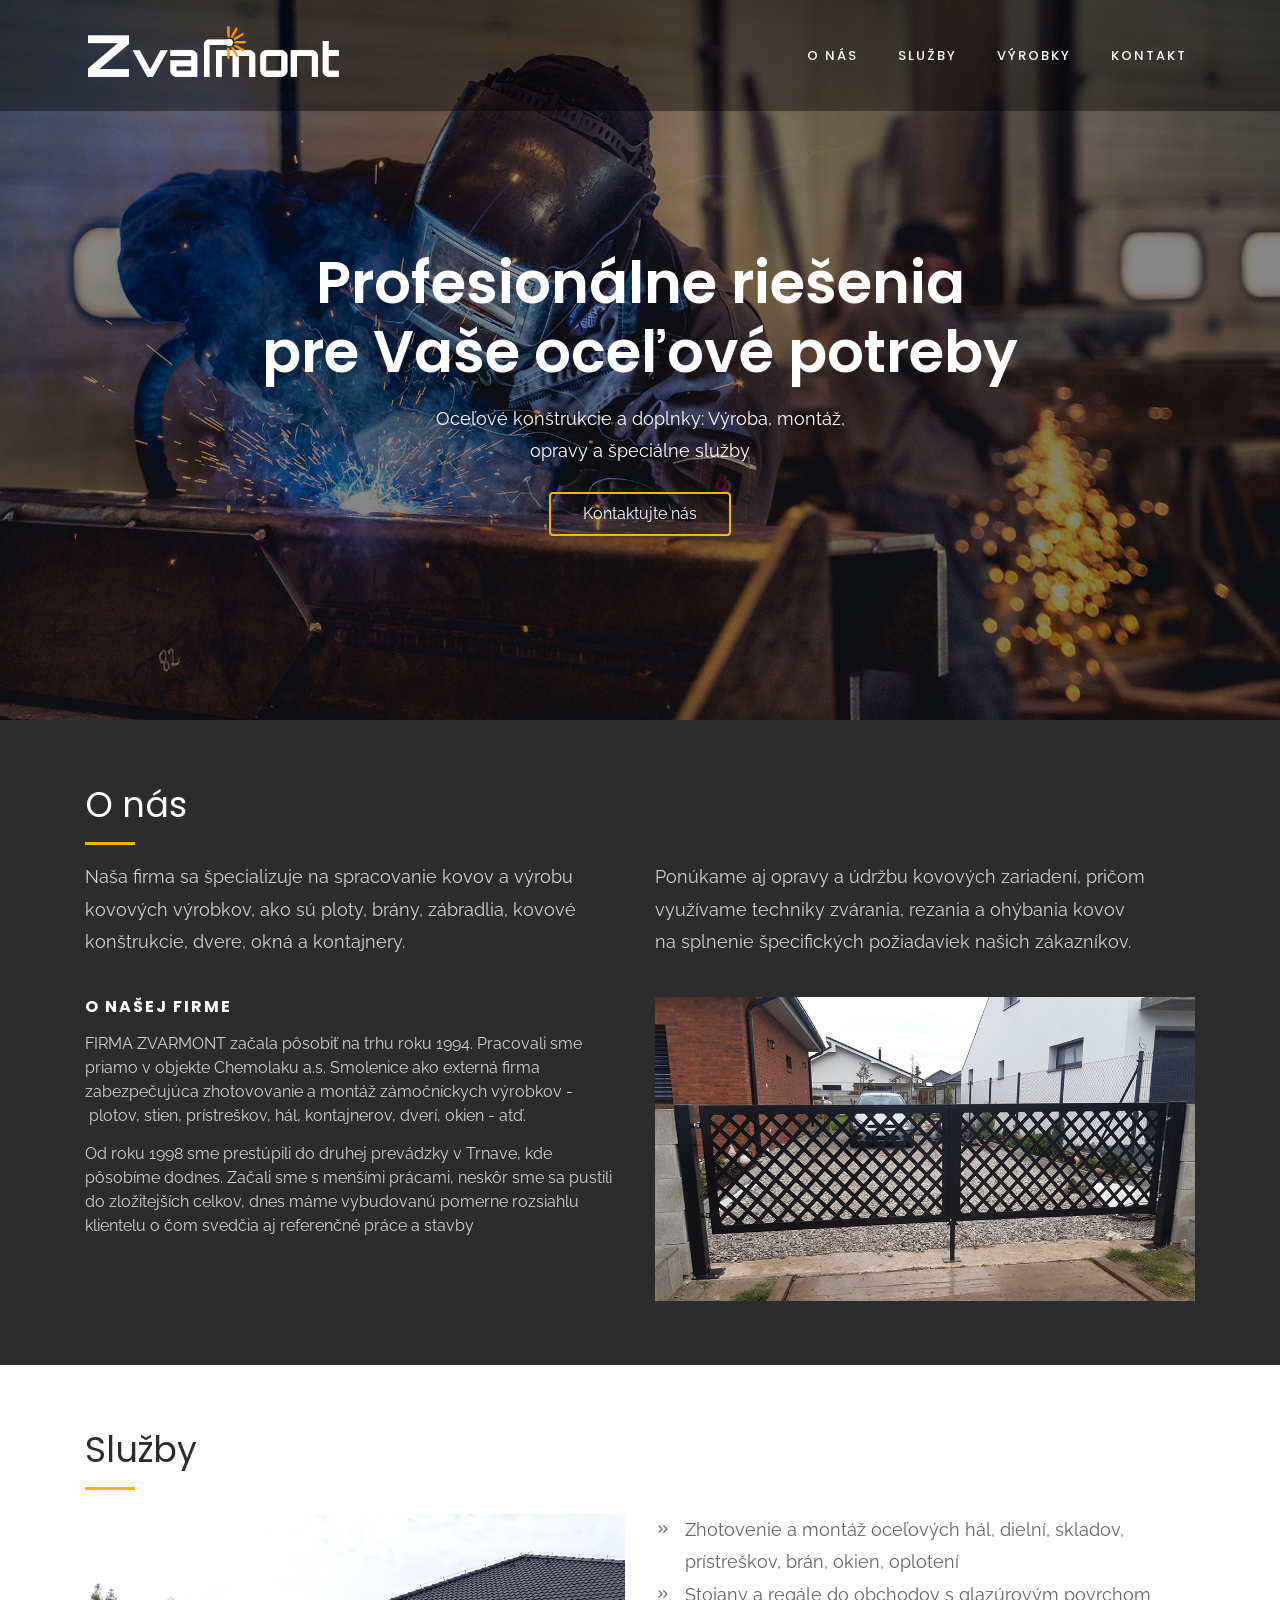
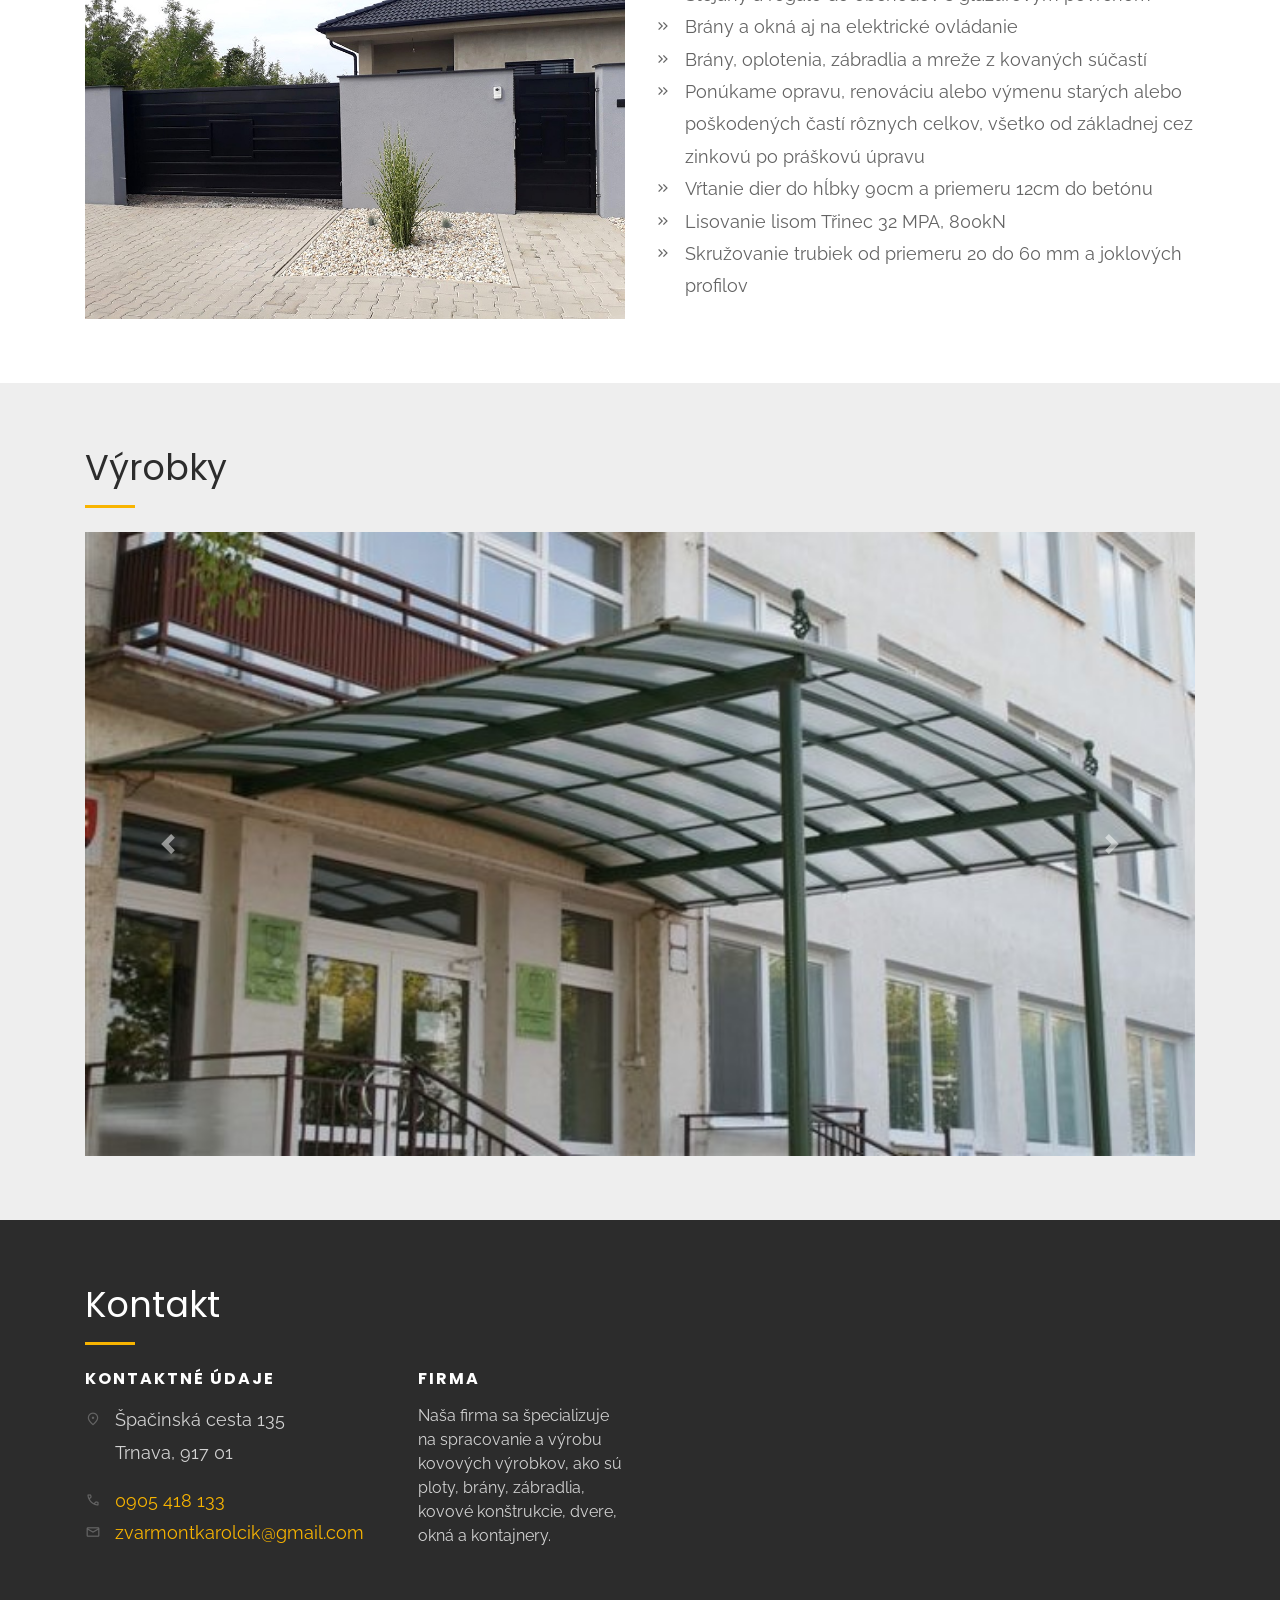
==== index.html @ ef2f3038 "Move public content to root for Github pages" ====
<!DOCTYPE html>
<html lang="en">
<head>
    <meta charset="UTF-8">
    <title>Zvarmont</title>
    <link rel="icon" href="img/logo_small.png" type="image/x-icon">
    <meta name="viewport" content="width=device-width, initial-scale=1.0">

    <meta name="description" content="Zvarmont - výroba, montáž a opravy kovových plotov, brán, zábradlí, konštrukcií a dverí. Špeciálne služby v spracovaní a údržbe kovov.">
    <meta name="keywords" content="zvarmont, zvarmont trnava, ploty, brány, zábradlia, kovové konštrukcie, opravy kovov, montáž kovových výrobkov, zváranie">

    <link rel="stylesheet" href="https://cdn.jsdelivr.net/npm/bootstrap@4.6.2/dist/css/bootstrap.min.css" integrity="sha384-xOolHFLEh07PJGoPkLv1IbcEPTNtaed2xpHsD9ESMhqIYd0nLMwNLD69Npy4HI+N" crossorigin="anonymous">

<!--    google icons under Apache licence-->
    <link href="https://fonts.googleapis.com/css2?family=Material+Symbols+Outlined" rel="stylesheet" />
    <link rel="stylesheet" href="https://fonts.googleapis.com/css2?family=Material+Symbols+Outlined:opsz,wght,FILL,GRAD@20..48,100..700,0..1,-50..200" />

    <meta property="og:title" content="zvarmontpk.com">
    <meta property="og:description" content="Zvarmont - výroba, montáž a opravy kovových plotov, brán, zábradlí, konštrukcií a dverí. Špeciálne služby v spracovaní a údržbe kovov.">
    <meta property="og:image" content="img/logo_zvarmont_square.png">
    <meta property="og:type" content="website">
    <meta property="og:url" content="https://zvarmontpk.com">


    <!--    fonts-->
    <link rel="preconnect" href="https://fonts.googleapis.com">
    <link rel="preconnect" href="https://fonts.gstatic.com" crossorigin>
    <link href="https://fonts.googleapis.com/css2?family=Raleway:ital,wght@0,100..900;1,100..900&display=swap" rel="stylesheet">
    <link href="https://fonts.googleapis.com/css2?family=Poppins:ital,wght@0,100;0,200;0,300;0,400;0,500;0,600;0,700;0,800;0,900;1,100;1,200;1,300;1,400;1,500;1,600;1,700;1,800;1,900&display=swap" rel="stylesheet">
    <link href="https://fonts.googleapis.com/css2?family=Orbitron&display=swap" rel="stylesheet">


    <link rel="stylesheet" href="css/style.css">


</head>
<body>
<h1 class="h1_class">Výroba, montáž, spracovanie a opravy kovových plotov, brán, zábradlí, konštrukcií a dverí</h1>
    <header>
        <nav class="navbar navbar-expand-lg navbar-light fixed-top scrolling-navbar">
            <div class="container">
                <a class="navbar-brand" href="#"><img src="img/logo_zvarmont.png" id="logo_zvarmont" alt="zvarmont logo"></a>
                <button class="navbar-toggler" type="button" data-toggle="collapse" data-target="#navbarTogglerDemo02"
                        aria-controls="navbarTogglerDemo02" aria-expanded="false" aria-label="Toggle navigation">
                    <span class="navbar-toggler-icon"></span>
                </button>
                <div class="collapse navbar-collapse" id="navbarTogglerDemo02">
                    <ul class="navbar-nav ml-auto smooth-scroll">
                        <li class="nav-item">
                            <a class="nav-link" href="#about">O nás <span class="sr-only">(current)</span></a>
                        </li>
                        <li class="nav-item">
                            <a class="nav-link" href="#services" data-offset="90">Služby</a>
                        </li>
<!--                        <li class="nav-item">-->
<!--                            <a class="nav-link" href="#solutions" data-offset="90">Riešenia</a>-->
<!--                        </li>-->
<!--                        výrobky-->
                        <li class="nav-item">
                            <a class="nav-link" href="#products" data-offset="90">Výrobky</a>
                        </li>
                        <li class="nav-item">
                            <a class="nav-link" href="#contact" data-offset="90">Kontakt</a>
                        </li>
                    </ul>
                </div>
            </div>
        </nav>

        <!-- Intro Section -->
        <div id="home" class="view banner-image" >
                <div class="container h-100 d-flex justify-content-center align-items-center">
                    <div class="row smooth-scroll">
                        <div class="col-md-12 banner-text text-center">
                            <div class="text-white wow fadeInDown">
                                <h1 style="font-weight: 600!important">Profesionálne riešenia <br>pre Vaše oceľové potreby</h1>
                                <div class=" mb-4" style="max-width: 435px; margin: 0 auto;">Oceľové konštrukcie a doplnky: Výroba, montáž, opravy a špeciálne služby
                                </div>
                            </div>
                            <a href="#contact" data-offset="100" class="btn btn-primary-border btn-rounded wow fadeInUp"
                               data-wow-delay="0.2s">Kontaktujte nás</a>
                        </div>
                    </div>
                </div>
        </div>

    </header>
    <section id="about">
        <div class="container">
            <h3>O nás</h3>
            <div class="divider"></div>
            <div class="row">
                <div class="col-lg-6 regular">

                    Naša firma sa špecializuje na spracovanie kovov a výrobu kovových výrobkov, ako sú ploty, brány, zábradlia, kovové konštrukcie, dvere, okná a kontajnery.

                </div>
                <div class="col-lg-6 regular">
                        Ponúkame aj opravy a údržbu kovových zariadení, pričom využívame techniky zvárania, rezania a ohýbania kovov na&nbsp;splnenie špecifických požiadaviek našich zákazníkov.
                </div>
            </div>
            <div class="row mt-4">
                <div class="col-lg-6">
                    <h6>
                        O našej firme
                    </h6>
                    <div class="small">
                        FIRMA ZVARMONT začala pôsobiť na trhu roku 1994. Pracovali sme priamo v objekte Chemolaku a.s. Smolenice ako externá firma zabezpečujúca zhotovovanie
                        a montáž zámočníckych výrobkov -&nbsp;plotov, stien, prístreškov, hál, kontajnerov, dverí, okien - atď.
                    </div>
                    <div class="small">
                        Od roku 1998 sme prestúpili do druhej prevádzky v Trnave, kde pôsobíme dodnes. Začali sme s menšími prácami, neskôr sme sa pustili do zložitejších celkov,
                        dnes máme vybudovanú pomerne rozsiahlu klientelu o čom svedčia aj referenčné práce a stavby
                    </div>
                </div>
                <div class="col-lg-6 mt-4 mt-lg-0">
                    <img  src="img/brana_zvar_mont.jpg" alt="zvarmont brána">
                </div>
            </div>
        </div>
    </section>
    <section id="services">
          <div class="container">
              <h3>Služby</h3>
              <div class="divider"></div>
                <div class="row mt-4 mt-0">
                    <div class="col-lg-6">
                        <img src="img/brana_zvarmont.jpg" alt="zvarmont brána">
                    </div>
                    <div class="col-lg-6 mt-4 mt-lg-0">
                        <div class="services_container">
                            <div class="service_item"><span class="material-symbols-outlined">
                                keyboard_double_arrow_right
                                </span><div>Zhotovenie a montáž oceľových hál, dielní, skladov, prístreškov, brán, okien, oplotení</div></div>
                                                            <div class="service_item"><span class="material-symbols-outlined">
                                keyboard_double_arrow_right
                                </span><div>Stojany a regále do obchodov s glazúrovým povrchom</div></div>
                                                            <div class="service_item"><span class="material-symbols-outlined">
                                keyboard_double_arrow_right
                                </span><div>Brány a okná aj na elektrické ovládanie</div></div>
                                                            <div class="service_item"><span class="material-symbols-outlined">
                                keyboard_double_arrow_right
                                </span><div>Brány, oplotenia, zábradlia a mreže z kovaných súčastí</div></div>
                                                            <div class="service_item"><span class="material-symbols-outlined">
                                keyboard_double_arrow_right
                                </span><div>Ponúkame opravu, renováciu alebo výmenu starých alebo poškodených častí rôznych celkov, všetko od základnej cez zinkovú po práškovú úpravu</div></div>
                                                            <div class="service_item"><span class="material-symbols-outlined">
                                keyboard_double_arrow_right
                                </span><div>Vŕtanie dier do hĺbky 90cm a priemeru 12cm do betónu</div></div>
                                                            <div class="service_item"><span class="material-symbols-outlined">
                                keyboard_double_arrow_right
                                </span><div>Lisovanie lisom Třinec 32 MPA, 800kN</div></div>
                                                            <div class="service_item"><span class="material-symbols-outlined">
                                keyboard_double_arrow_right
                                </span><div>Skružovanie trubiek od priemeru 20 do 60 mm a joklových profilov</div></div>

                        </div>
                    </div>
                </div>
            </div>
    </section>

    <section id="products" class="section_grey">
            <div class="container products">
                <h3>Výrobky</h3>
                <div class="divider"></div>

                <div class="row mt-4">
                    <div class="col">
                        <div id="carouselExampleControls" class="carousel slide" data-ride="carousel">
                            <div class="carousel-inner">
                                <div class="carousel-item active">
                                    <img class="d-block w-100" src="img/carousel/1.jpg" alt="First slide">
                                </div>
                                <div class="carousel-item">
                                    <img class="d-block w-100" src="img/carousel/2.jpg" alt="Second slide">
                                </div>
                                <div class="carousel-item">
                                    <img class="d-block w-100" src="img/carousel/3.jpg" alt="Third slide">
                                </div>
                                <div class="carousel-item">
                                    <img class="d-block w-100" src="img/carousel/4.jpg" alt="Fourth slide">
                                </div>
                                <div class="carousel-item">
                                    <img class="d-block w-100" src="img/carousel/5.jpg" alt="Fifth slide">
                                </div>
                                <div class="carousel-item">
                                    <img class="d-block w-100" src="img/carousel/6.jpg" alt="Second slide">
                                </div>
                                <div class="carousel-item">
                                    <img class="d-block w-100" src="img/carousel/7.jpg" alt="Third slide">
                                </div>
                                <div class="carousel-item">
                                    <img class="d-block w-100" src="img/carousel/8.jpg" alt="Fourth slide">
                                </div>
                                <div class="carousel-item">
                                    <img class="d-block w-100" src="img/carousel/9.jpg" alt="Fifth slide">
                                </div>
                                <div class="carousel-item">
                                    <img class="d-block w-100" src="img/carousel/10.jpg" alt="Second slide">
                                </div>
                                <div class="carousel-item">
                                    <img class="d-block w-100" src="img/carousel/11.jpg" alt="Third slide">
                                </div>
                            </div>
                            <a class="carousel-control-prev" href="#carouselExampleControls" role="button" data-slide="prev">
                                <span class="carousel-control-prev-icon" aria-hidden="true"></span>
                                <span class="sr-only">Previous</span>
                            </a>
                            <a class="carousel-control-next" href="#carouselExampleControls" role="button" data-slide="next">
                                <span class="carousel-control-next-icon" aria-hidden="true"></span>
                                <span class="sr-only">Next</span>
                            </a>
                        </div>
                    </div>
                </div>
            </div>
    </section>

    <section id="contact">
        <div class="container">

            <div class="row">
                <div class="col-xl-6">
                    <h3>Kontakt</h3>
                    <div class="divider"></div>
                    <div class="row mt-4">
                        <div class="col-md-6 col-xl-7">
                            <div class="contact-info">
                                <h6>Kontaktné údaje</h6>
                                <div class="contact-item">
                                    <span class="material-symbols-outlined">location_on</span>
                                    <div>Špačinská cesta 135 <br>
                                        Trnava, 917 01</div>
                                </div>
                                <div class="contact-item mt-3">
                                    <span class="material-symbols-outlined">phone</span>
                                    <div>
                                        <a href="tel:+421905418133">0905 418 133</a>
                                    </div>
                                </div>
                                <div class="contact-item">
                                    <span class="material-symbols-outlined">email</span>
                                    <div>  <a href="mailto:zvarmontkarolcik@gmail.com" >
                                        zvarmontkarolcik@gmail.com
                                    </a></div>
                                </div>
                            </div>
                        </div>
                        <div class="col-md-6 col-xl-5 mt-4 mt-lg-0">
                            <h6>
                                Firma
                            </h6>
                            <div class="small">
                                Naša firma sa špecializuje na&nbsp;spracovanie a&nbsp;výrobu kovových výrobkov, ako sú ploty, brány, zábradlia, kovové konštrukcie, dvere, okná a&nbsp;kontajnery.

                            </div>
                        </div>
                    </div>
                </div>
                <div class="col-xl-6 mt-4 mt-xl-0">
                    <iframe src="https://www.google.com/maps/embed?pb=!1m18!1m12!1m3!1d2649.2147124244225!2d17.594621012444968!3d48.39481967115324!2m3!1f0!2f0!3f0!3m2!1i1024!2i768!4f13.1!3m3!1m2!1s0x476ca0a1933f5a6d%3A0x3172cb351ce13eb3!2sZvarmont!5e0!3m2!1ssk!2sit!4v1717272183039!5m2!1ssk!2sit" width="100%" height="260" style="border:0;" allowfullscreen="" loading="lazy" referrerpolicy="no-referrer-when-downgrade"></iframe>
                </div>

            </div>

        </div>
    </section>


    <script src="https://cdn.jsdelivr.net/npm/jquery@3.5.1/dist/jquery.slim.min.js" integrity="sha384-DfXdz2htPH0lsSSs5nCTpuj/zy4C+OGpamoFVy38MVBnE+IbbVYUew+OrCXaRkfj" crossorigin="anonymous"></script>
    <script src="https://cdn.jsdelivr.net/npm/bootstrap@4.6.2/dist/js/bootstrap.bundle.min.js" integrity="sha384-Fy6S3B9q64WdZWQUiU+q4/2Lc9npb8tCaSX9FK7E8HnRr0Jz8D6OP9dO5Vg3Q9ct" crossorigin="anonymous"></script>

    <script>
        document.addEventListener('scroll', function () {
            var nav = document.querySelector('.navbar');
            if (window.scrollY > nav.offsetHeight) {
                nav.classList.add('scrolled');
            } else {
                nav.classList.remove('scrolled');
            }
        });

        document.querySelectorAll('nav a').forEach(anchor => {
            anchor.addEventListener('click', function (e) {
                e.preventDefault();

                var target = document.querySelector(this.getAttribute('href'));

                // Calculate the offset in pixels (1 rem = 16 pixels by default, adjust if needed)
                var offset = 2 * 16; // 3 rem offset

                // Calculate the scroll position
                var targetPosition = target.getBoundingClientRect().top + window.scrollY - offset;

                // Scroll to the position with smooth behavior
                window.scrollTo({
                    top: targetPosition,
                    behavior: 'smooth'
                });
            });
        });

        $('.carousel').carousel()


    </script>

</body>
</html>
---- css/style.css ----
/* Your custom styles */
:root {
    --primary-color: #f8b400;
    /*--primary-color: #ff9800;*/

    --secondary-color: #646464;
    --light-color: #d2d2d2;
    --dark-color: #2c2c2c;
    --white-color: #fff;
}

body {
    font-family: "raleway", sans-serif;
    font-size: 18px;
    font-weight: 400;
    color: var(--light-color) !important;
    line-height: 1.8;
    min-height: 100vh !important;
    height: 100%;
    position: relative;
    background-color: var(--dark-color) !important;
}

a:hover,
a {
    color: var(--primary-color);
    text-decoration: none;
}

.regular {
    margin-bottom: 0.9rem;
}

.small {
    font-size: clamp(15px, 2vw, 16px);
    margin-bottom: 0.9rem;
    line-height: 1.5;
}

#logo_zvarmont{
    width: 280px;
}

nav.navbar {
    padding: 1rem 1rem !important;
    background-color: rgba(0, 0, 0, 0.4);
    height: auto;
    transition: all 300ms;
    display: flex;
    align-items: center;
}

nav.navbar.scrolled {
    background-color: var(--dark-color) !important;
    padding-top: 0 !important;
    padding-bottom: 0 !important;
}


.navbar .navbar-nav .nav-item .nav-link {
    font-family: poppins, sans-serif;
    font-size: 13px;
    letter-spacing: 2px;
    color: var(--white-color);
    padding-left: 2rem;
    font-weight: 500 !important;
    text-transform: uppercase;
    font-style: normal !important;
    opacity: 1 !important;
    z-index: 2;
}

.navbar-toggler-icon {
    background-image: url("data:image/svg+xml,%3Csvg viewBox='0 0 30 30' xmlns='http://www.w3.org/2000/svg'%3E%3Cpath stroke='rgba(255, 255, 255, 1)' stroke-width='2' stroke-linecap='round' stroke-miterlimit='10' d='M4 7h22M4 15h22M4 23h22'/%3E%3C/svg%3E") !important;
}

.navbar .navbar-nav .nav-item {
    font-weight: 500 !important;
    opacity: 1 !important;
}

h1, h2, h3, h4, h5, h6 {
    font-family: poppins, sans-serif !important;
    font-weight: 400 !important;
}

h1 {
    font-size: clamp(2rem, 5vw, 3.6rem);
    line-height: 1.2;
    font-weight: 400;
    margin-bottom: 1rem;
    /*color: var(--primary-color);*/
}

h3 {
    font-size: 2.2rem;
    line-height: 1.2;
    font-weight: 400;
    margin-bottom: 1rem;
    color: var(--white-color);
}

.h1_class{
    display: none;
    font-size: 0;
    line-height: 0;
}

h6 {
    font-size: 1rem;
    line-height: 1.2;
    font-weight: 700 !important;
    margin-bottom: 1rem;
    color: var(--white-color);
    text-transform: uppercase;
    letter-spacing: 2px;
}

.material-symbols-outlined {
    font-size: 16px;
    /*font-weight: lighter;*/
    margin-right: 0.9rem;
    margin-top: 7px;
    color: var(--secondary-color);
}

section {
    padding: 4rem 0;
}

.divider {
    width: 50px;
    height: 3px;
    background-color: var(--primary-color);
    margin: 1rem 0;
}

img {
    max-width: 100%;
    height: auto;
}

#navholder {
    background-color: transparent;
    height: auto;
    transition: all 300ms;
    position: fixed;
    z-index: 1111;
    width: 100%;
    display: flex;
    align-items: center;
}

header {
    height: 80vh !important;
    min-height: unset !important;
    max-height: 82%;
}

.container_products {
    overflow: hidden;
    position: relative;
}

.banner-image {
    background-image: url("../img/welding_zvarmont.jpg");
    background-repeat: no-repeat;
    background-size: cover;
    background-position: center center;
    height: 100%;
    width: 100%;

}

.blur {
    /* Add the blur effect */
    filter: blur(10px);
    -webkit-filter: blur(10px);
}

.banner-text {
    z-index: 10;
    margin-top: 4rem;
}

.btn.btn-primary:hover,
.btn.btn-primary {
    background-color: var(--primary-color);
    color: var(--dark-color);
    border: none;
    padding: 0.5rem 2rem;
    box-shadow: none;
}

.btn-primary-border:hover,
.btn-primary-border {
    background-color: transparent;
    color: var(--white-color);
    border: 2px solid var(--primary-color);
    padding: 0.5rem 2rem;
    box-shadow: none;
}

#services {
    background-color: var(--white-color);
    color: var(--secondary-color);
}

#services h6,
#services h3 {
    color: var(--dark-color);
}

.service_item {
    display: flex;
}

.contact-item {
    display: flex;
    /*margin-bottom: 1rem;*/
}

#products {
    background-color: #eee;
    color: var(--secondary-color);
}

#products h6,
#products h3 {
    color: var(--dark-color);
}

@media (max-width: 768px) {
    #logo_zvarmont{
        width: clamp(150px, 50vw, 200px);
    }
}
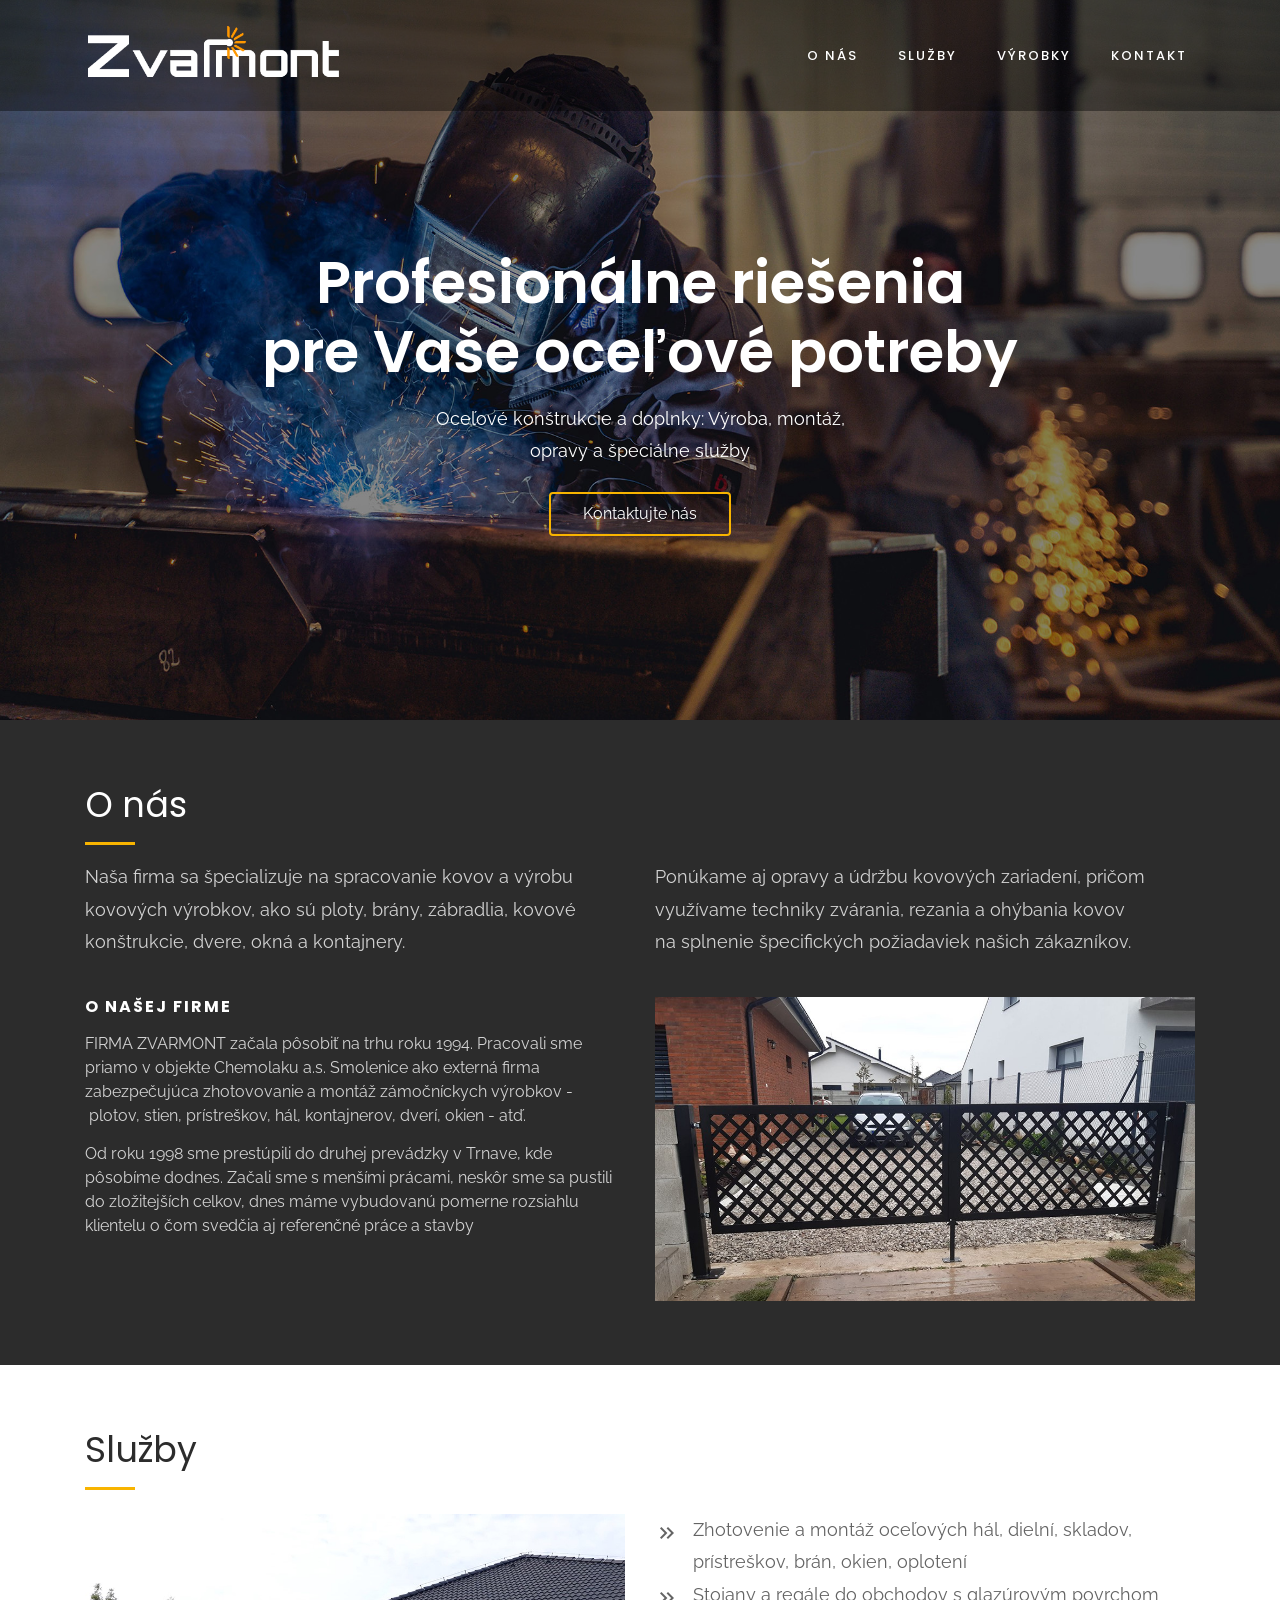
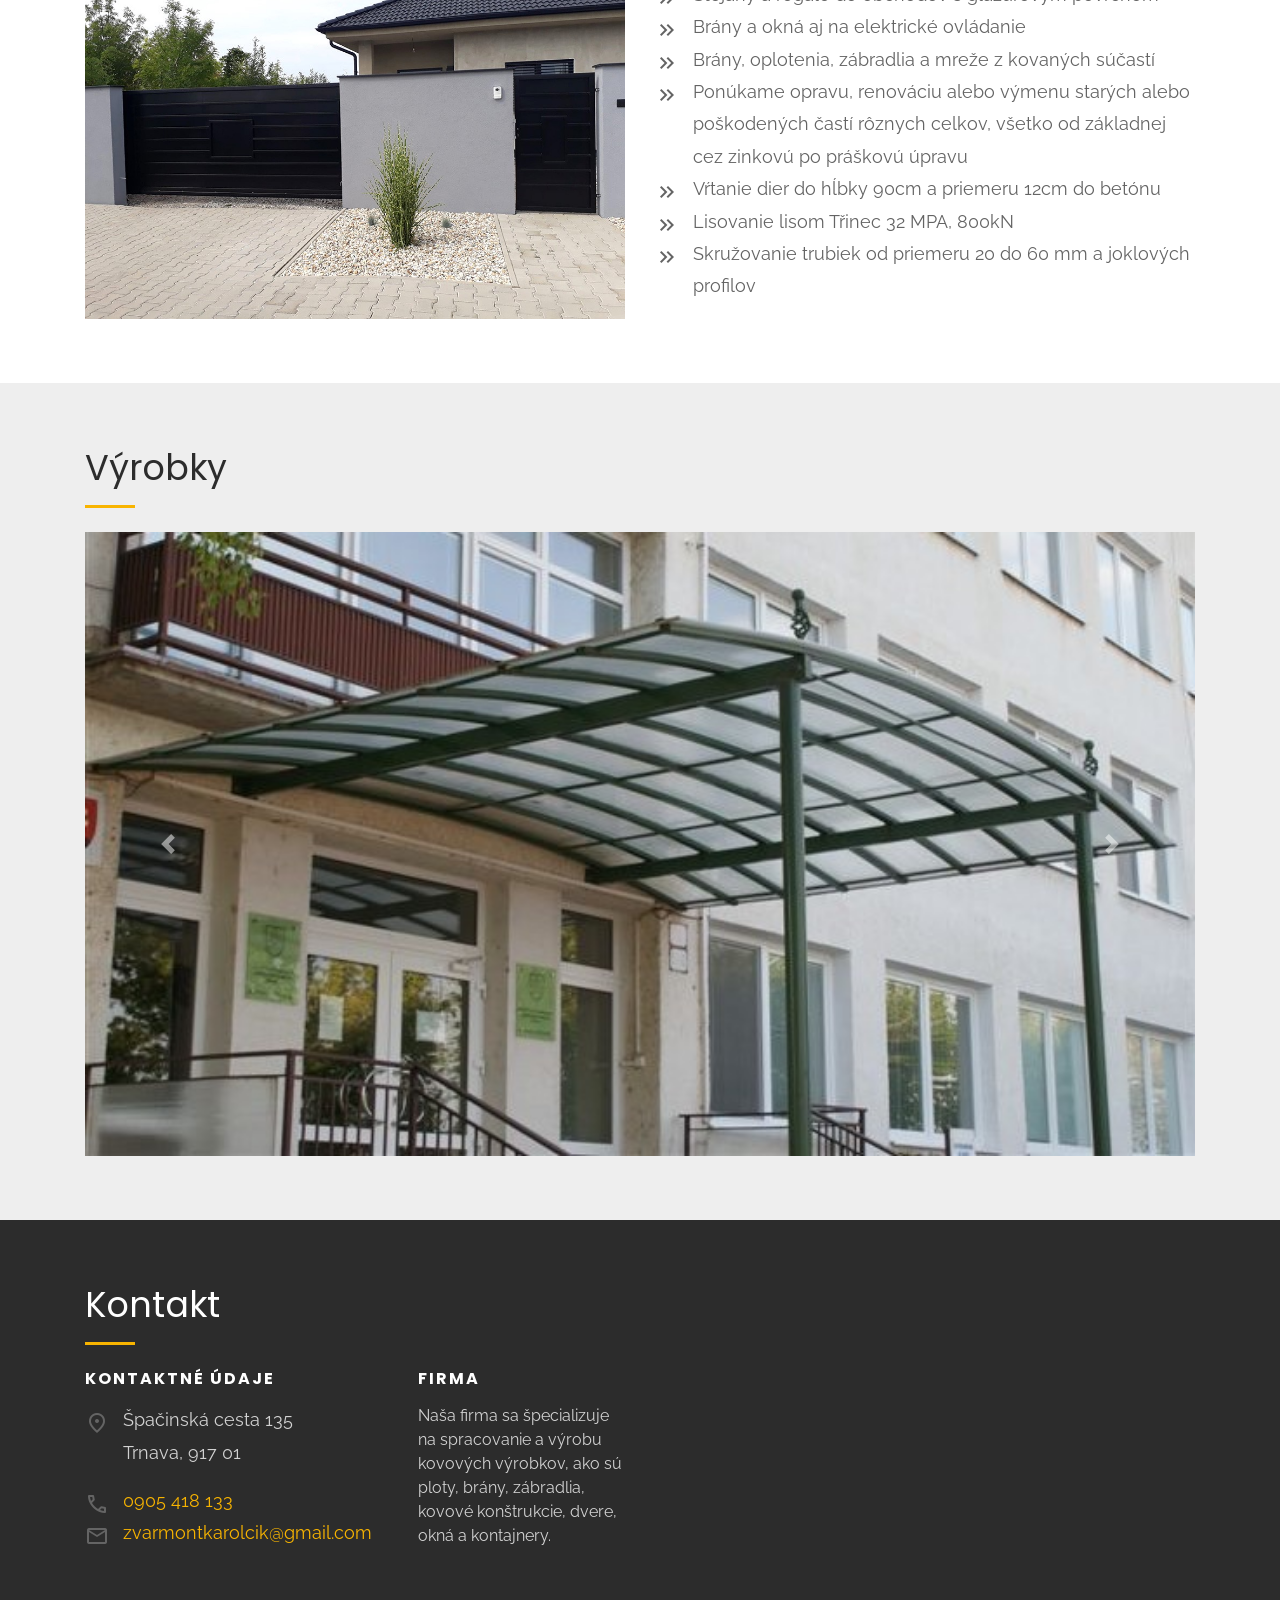
==== commit 29159840: "zmena dostuposti" ====
--- a/index.html
+++ b/index.html
@@ -9,11 +9,29 @@
     <meta name="description" content="Zvarmont - výroba, montáž a opravy kovových plotov, brán, zábradlí, konštrukcií a dverí. Špeciálne služby v spracovaní a údržbe kovov.">
     <meta name="keywords" content="zvarmont, zvarmont trnava, ploty, brány, zábradlia, kovové konštrukcie, opravy kovov, montáž kovových výrobkov, zváranie">
 
+    <!-- Preconnect to external origins -->
+    <link rel="preconnect" href="https://fonts.googleapis.com">
+    <link rel="preconnect" href="https://fonts.gstatic.com" crossorigin>
+    <link rel="preconnect" href="https://cdn.jsdelivr.net" crossorigin>
+
+    <!-- Critical CSS -->
     <link rel="stylesheet" href="https://cdn.jsdelivr.net/npm/bootstrap@4.6.2/dist/css/bootstrap.min.css" integrity="sha384-xOolHFLEh07PJGoPkLv1IbcEPTNtaed2xpHsD9ESMhqIYd0nLMwNLD69Npy4HI+N" crossorigin="anonymous">
-
-<!--    google icons under Apache licence-->
-    <link href="https://fonts.googleapis.com/css2?family=Material+Symbols+Outlined" rel="stylesheet" />
-    <link rel="stylesheet" href="https://fonts.googleapis.com/css2?family=Material+Symbols+Outlined:opsz,wght,FILL,GRAD@20..48,100..700,0..1,-50..200" />
+    <link rel="stylesheet" href="css/style.css">
+
+    <!-- Non-critical CSS: Google Fonts loaded asynchronously -->
+    <link rel="preload" as="style" href="https://fonts.googleapis.com/css2?family=Material+Symbols+Outlined:opsz,wght,FILL,GRAD@20..48,100..700,0..1,-50..200&display=swap">
+    <link rel="preload" as="style" href="https://fonts.googleapis.com/css2?family=Raleway:wght@400&display=swap">
+    <link rel="preload" as="style" href="https://fonts.googleapis.com/css2?family=Poppins:wght@400;500;700&display=swap">
+
+    <link href="https://fonts.googleapis.com/css2?family=Material+Symbols+Outlined:opsz,wght,FILL,GRAD@20..48,100..700,0..1,-50..200&display=swap" rel="stylesheet" media="print" onload="this.media='all'">
+    <link href="https://fonts.googleapis.com/css2?family=Raleway:wght@400&display=swap" rel="stylesheet" media="print" onload="this.media='all'">
+    <link href="https://fonts.googleapis.com/css2?family=Poppins:wght@400;500;700&display=swap" rel="stylesheet" media="print" onload="this.media='all'">
+    <!-- Fallback for no-JS -->
+    <noscript>
+        <link href="https://fonts.googleapis.com/css2?family=Material+Symbols+Outlined:opsz,wght,FILL,GRAD@20..48,100..700,0..1,-50..200&display=swap" rel="stylesheet">
+        <link href="https://fonts.googleapis.com/css2?family=Raleway:wght@400&display=swap" rel="stylesheet">
+        <link href="https://fonts.googleapis.com/css2?family=Poppins:wght@400;500;700&display=swap" rel="stylesheet">
+    </noscript>
 
     <meta property="og:title" content="zvarmontpk.com">
     <meta property="og:description" content="Zvarmont - výroba, montáž a opravy kovových plotov, brán, zábradlí, konštrukcií a dverí. Špeciálne služby v spracovaní a údržbe kovov.">
@@ -21,25 +39,14 @@
     <meta property="og:type" content="website">
     <meta property="og:url" content="https://zvarmontpk.com">
 
-
-    <!--    fonts-->
-    <link rel="preconnect" href="https://fonts.googleapis.com">
-    <link rel="preconnect" href="https://fonts.gstatic.com" crossorigin>
-    <link href="https://fonts.googleapis.com/css2?family=Raleway:ital,wght@0,100..900;1,100..900&display=swap" rel="stylesheet">
-    <link href="https://fonts.googleapis.com/css2?family=Poppins:ital,wght@0,100;0,200;0,300;0,400;0,500;0,600;0,700;0,800;0,900;1,100;1,200;1,300;1,400;1,500;1,600;1,700;1,800;1,900&display=swap" rel="stylesheet">
-    <link href="https://fonts.googleapis.com/css2?family=Orbitron&display=swap" rel="stylesheet">
-
-
-    <link rel="stylesheet" href="css/style.css">
-
-
+    <meta name="google-site-verification" content="HQ4GcVqokRF4UeKpDBZwT87pxFF3EiihNoT-rTp9E3M" />
 </head>
 <body>
 <h1 class="h1_class">Výroba, montáž, spracovanie a opravy kovových plotov, brán, zábradlí, konštrukcií a dverí</h1>
     <header>
         <nav class="navbar navbar-expand-lg navbar-light fixed-top scrolling-navbar">
             <div class="container">
-                <a class="navbar-brand" href="#"><img src="img/logo_zvarmont.png" id="logo_zvarmont" alt="zvarmont logo"></a>
+                <a class="navbar-brand" href="#"><img src="img/logo_zvarmont.png" id="logo_zvarmont" alt="zvarmont logo" width="488" height="120"></a>
                 <button class="navbar-toggler" type="button" data-toggle="collapse" data-target="#navbarTogglerDemo02"
                         aria-controls="navbarTogglerDemo02" aria-expanded="false" aria-label="Toggle navigation">
                     <span class="navbar-toggler-icon"></span>
@@ -114,7 +121,7 @@
                     </div>
                 </div>
                 <div class="col-lg-6 mt-4 mt-lg-0">
-                    <img  src="img/brana_zvar_mont.jpg" alt="zvarmont brána">
+                    <img src="img/brana_zvar_mont.jpg" alt="zvarmont brána" width="1000" height="563" loading="lazy">
                 </div>
             </div>
         </div>
@@ -125,7 +132,7 @@
               <div class="divider"></div>
                 <div class="row mt-4 mt-0">
                     <div class="col-lg-6">
-                        <img src="img/brana_zvarmont.jpg" alt="zvarmont brána">
+                        <img src="img/brana_zvarmont.jpg" alt="zvarmont brána" width="1000" height="750" loading="lazy">
                     </div>
                     <div class="col-lg-6 mt-4 mt-lg-0">
                         <div class="services_container">
@@ -170,37 +177,37 @@
                         <div id="carouselExampleControls" class="carousel slide" data-ride="carousel">
                             <div class="carousel-inner">
                                 <div class="carousel-item active">
-                                    <img class="d-block w-100" src="img/carousel/1.jpg" alt="First slide">
-                                </div>
-                                <div class="carousel-item">
-                                    <img class="d-block w-100" src="img/carousel/2.jpg" alt="Second slide">
-                                </div>
-                                <div class="carousel-item">
-                                    <img class="d-block w-100" src="img/carousel/3.jpg" alt="Third slide">
-                                </div>
-                                <div class="carousel-item">
-                                    <img class="d-block w-100" src="img/carousel/4.jpg" alt="Fourth slide">
-                                </div>
-                                <div class="carousel-item">
-                                    <img class="d-block w-100" src="img/carousel/5.jpg" alt="Fifth slide">
-                                </div>
-                                <div class="carousel-item">
-                                    <img class="d-block w-100" src="img/carousel/6.jpg" alt="Second slide">
-                                </div>
-                                <div class="carousel-item">
-                                    <img class="d-block w-100" src="img/carousel/7.jpg" alt="Third slide">
-                                </div>
-                                <div class="carousel-item">
-                                    <img class="d-block w-100" src="img/carousel/8.jpg" alt="Fourth slide">
-                                </div>
-                                <div class="carousel-item">
-                                    <img class="d-block w-100" src="img/carousel/9.jpg" alt="Fifth slide">
-                                </div>
-                                <div class="carousel-item">
-                                    <img class="d-block w-100" src="img/carousel/10.jpg" alt="Second slide">
-                                </div>
-                                <div class="carousel-item">
-                                    <img class="d-block w-100" src="img/carousel/11.jpg" alt="Third slide">
+                                    <img class="d-block w-100" src="img/carousel/1.jpg" alt="Kovová brána" width="639" height="359">
+                                </div>
+                                <div class="carousel-item">
+                                    <img class="d-block w-100" src="img/carousel/2.jpg" alt="Kovový plot" width="640" height="360" loading="lazy">
+                                </div>
+                                <div class="carousel-item">
+                                    <img class="d-block w-100" src="img/carousel/3.jpg" alt="Zábradlie" width="640" height="360" loading="lazy">
+                                </div>
+                                <div class="carousel-item">
+                                    <img class="d-block w-100" src="img/carousel/4.jpg" alt="Oceľová konštrukcia" width="1000" height="563" loading="lazy">
+                                </div>
+                                <div class="carousel-item">
+                                    <img class="d-block w-100" src="img/carousel/5.jpg" alt="Kovové dvere" width="640" height="360" loading="lazy">
+                                </div>
+                                <div class="carousel-item">
+                                    <img class="d-block w-100" src="img/carousel/6.jpg" alt="Kovový výrobok" width="572" height="322" loading="lazy">
+                                </div>
+                                <div class="carousel-item">
+                                    <img class="d-block w-100" src="img/carousel/7.jpg" alt="Zámočnícky výrobok" width="798" height="449" loading="lazy">
+                                </div>
+                                <div class="carousel-item">
+                                    <img class="d-block w-100" src="img/carousel/8.jpg" alt="Oplotenie" width="640" height="360" loading="lazy">
+                                </div>
+                                <div class="carousel-item">
+                                    <img class="d-block w-100" src="img/carousel/9.jpg" alt="Prístrešok" width="1000" height="563" loading="lazy">
+                                </div>
+                                <div class="carousel-item">
+                                    <img class="d-block w-100" src="img/carousel/10.jpg" alt="Kontajner" width="640" height="360" loading="lazy">
+                                </div>
+                                <div class="carousel-item">
+                                    <img class="d-block w-100" src="img/carousel/11.jpg" alt="Mreže" width="798" height="449" loading="lazy">
                                 </div>
                             </div>
                             <a class="carousel-control-prev" href="#carouselExampleControls" role="button" data-slide="prev">
@@ -268,8 +275,8 @@
     </section>
 
 
-    <script src="https://cdn.jsdelivr.net/npm/jquery@3.5.1/dist/jquery.slim.min.js" integrity="sha384-DfXdz2htPH0lsSSs5nCTpuj/zy4C+OGpamoFVy38MVBnE+IbbVYUew+OrCXaRkfj" crossorigin="anonymous"></script>
-    <script src="https://cdn.jsdelivr.net/npm/bootstrap@4.6.2/dist/js/bootstrap.bundle.min.js" integrity="sha384-Fy6S3B9q64WdZWQUiU+q4/2Lc9npb8tCaSX9FK7E8HnRr0Jz8D6OP9dO5Vg3Q9ct" crossorigin="anonymous"></script>
+    <script src="https://cdn.jsdelivr.net/npm/jquery@3.5.1/dist/jquery.slim.min.js" integrity="sha384-DfXdz2htPH0lsSSs5nCTpuj/zy4C+OGpamoFVy38MVBnE+IbbVYUew+OrCXaRkfj" crossorigin="anonymous" defer></script>
+    <script src="https://cdn.jsdelivr.net/npm/bootstrap@4.6.2/dist/js/bootstrap.bundle.min.js" integrity="sha384-Fy6S3B9q64WdZWQUiU+q4/2Lc9npb8tCaSX9FK7E8HnRr0Jz8D6OP9dO5Vg3Q9ct" crossorigin="anonymous" defer></script>
 
     <script>
         document.addEventListener('scroll', function () {
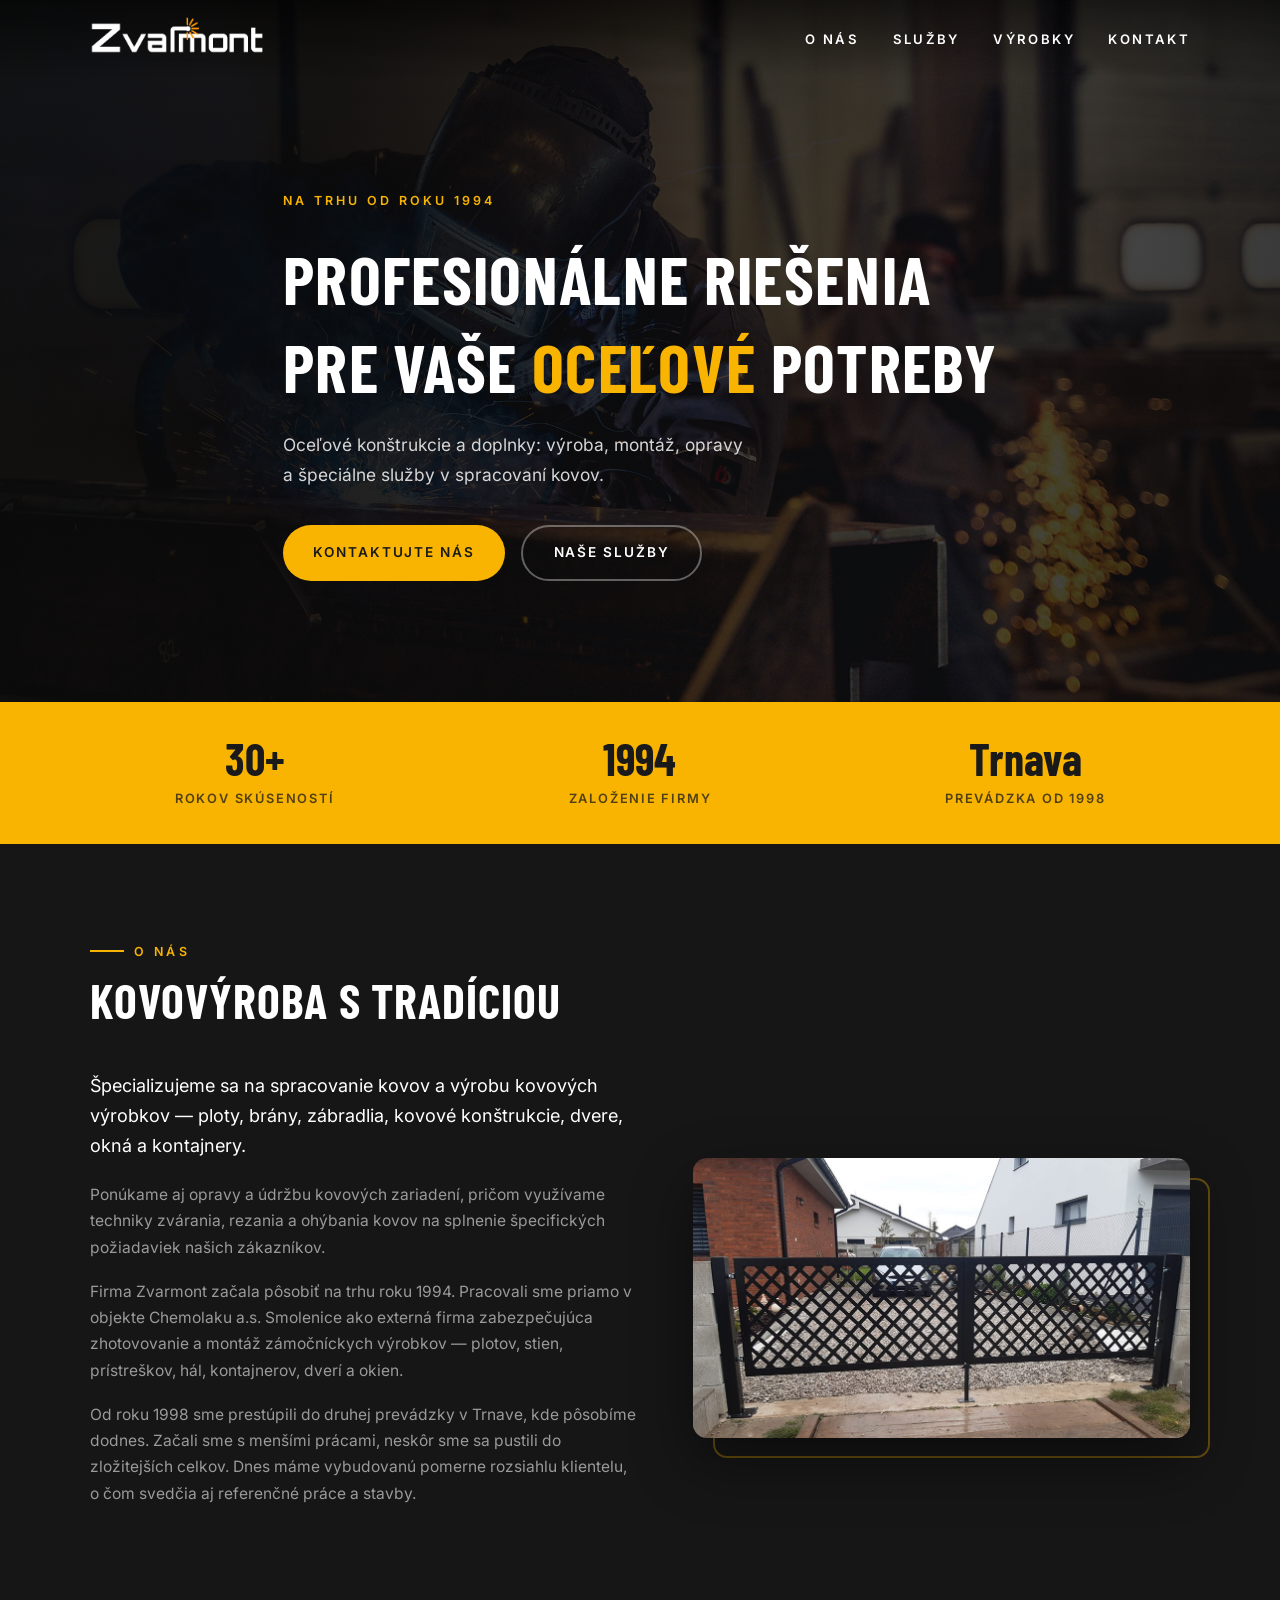
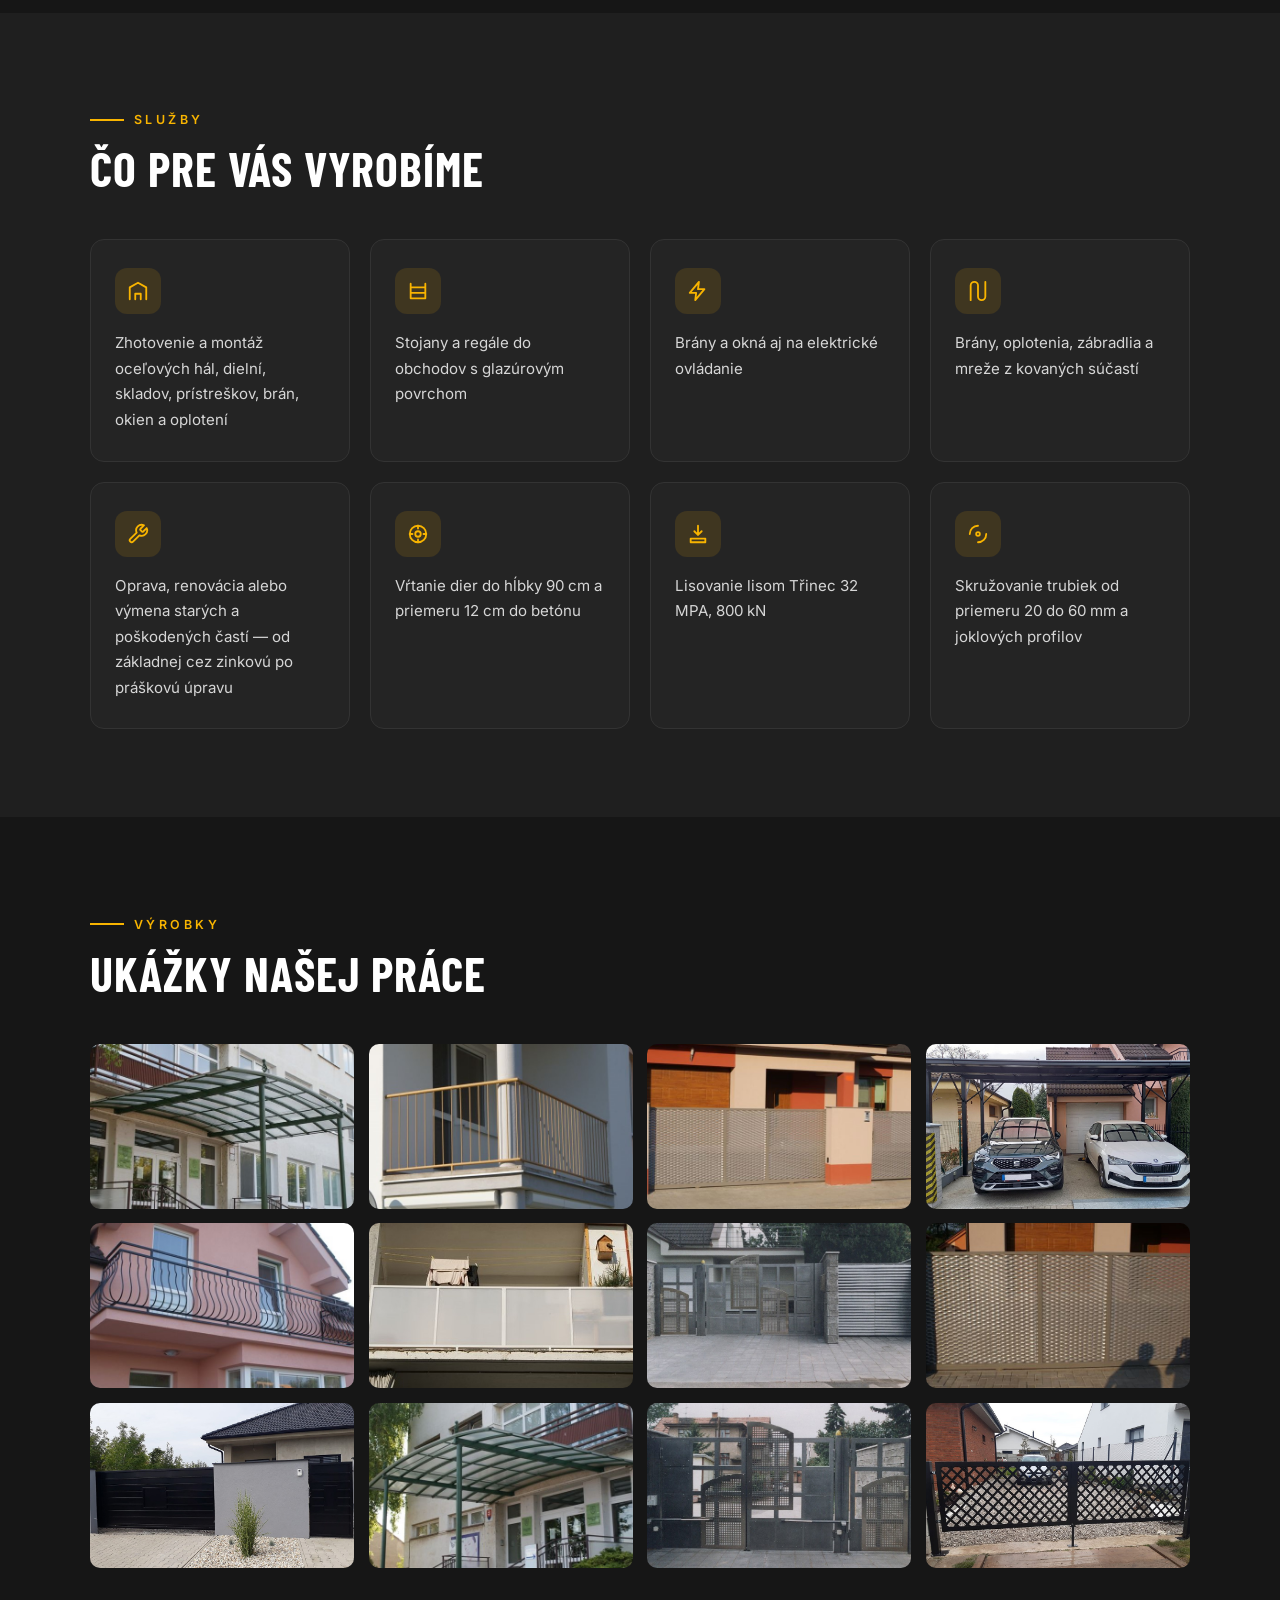
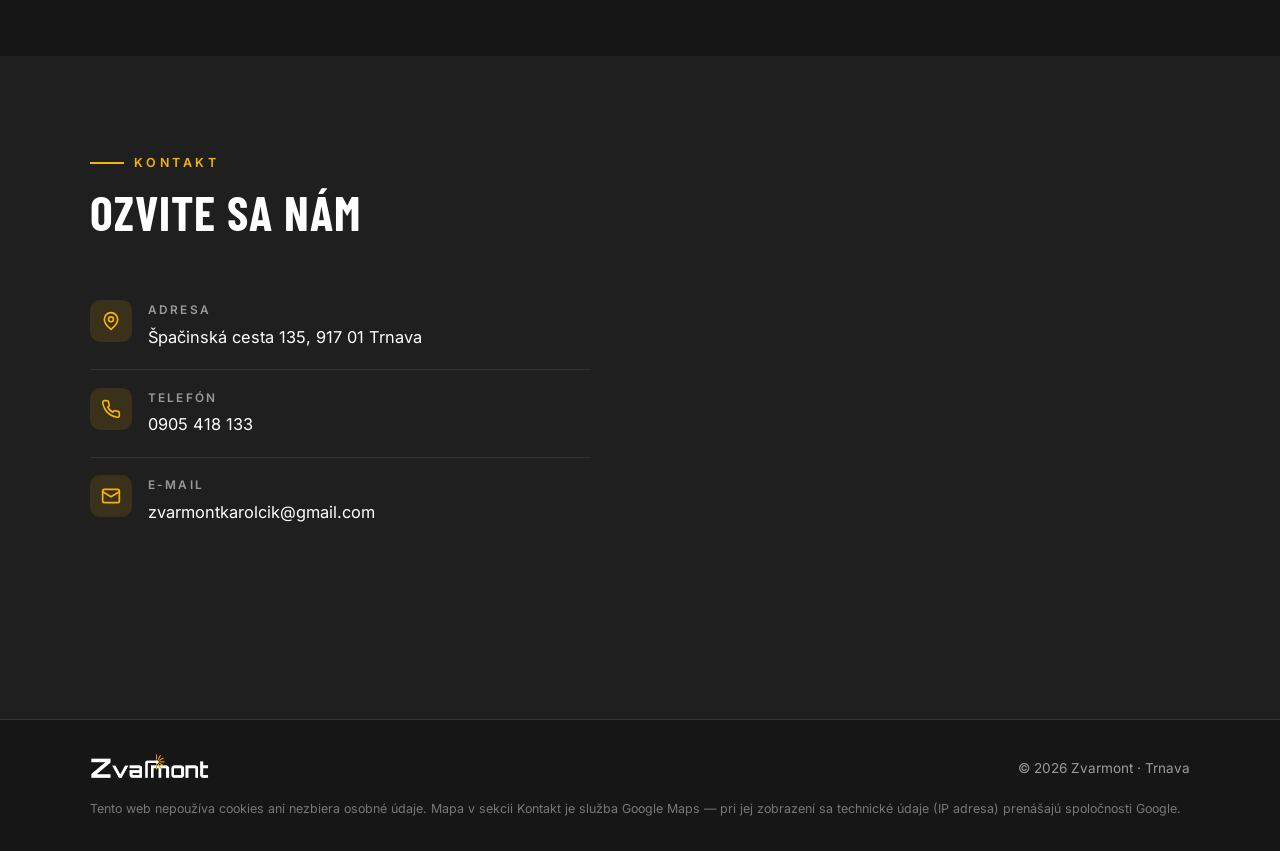
==== commit afdbcab3: "Launch new site design as index.html, keep previous version as index_old.html Co-Authored-By: Claude" ====
--- a/index.html
+++ b/index.html
@@ -1,317 +1,782 @@
 <!DOCTYPE html>
-<html lang="en">
+<html lang="sk">
 <head>
     <meta charset="UTF-8">
-    <title>Zvarmont</title>
+    <title>Zvarmont — kovové ploty, brány, zábradlia a konštrukcie | Trnava</title>
     <link rel="icon" href="img/logo_small.png" type="image/x-icon">
     <meta name="viewport" content="width=device-width, initial-scale=1.0">
 
-    <meta name="description" content="Zvarmont - výroba, montáž a opravy kovových plotov, brán, zábradlí, konštrukcií a dverí. Špeciálne služby v spracovaní a údržbe kovov.">
-    <meta name="keywords" content="zvarmont, zvarmont trnava, ploty, brány, zábradlia, kovové konštrukcie, opravy kovov, montáž kovových výrobkov, zváranie">
-
-    <!-- Preconnect to external origins -->
-    <link rel="preconnect" href="https://fonts.googleapis.com">
-    <link rel="preconnect" href="https://fonts.gstatic.com" crossorigin>
-    <link rel="preconnect" href="https://cdn.jsdelivr.net" crossorigin>
-
-    <!-- Critical CSS -->
-    <link rel="stylesheet" href="https://cdn.jsdelivr.net/npm/bootstrap@4.6.2/dist/css/bootstrap.min.css" integrity="sha384-xOolHFLEh07PJGoPkLv1IbcEPTNtaed2xpHsD9ESMhqIYd0nLMwNLD69Npy4HI+N" crossorigin="anonymous">
-    <link rel="stylesheet" href="css/style.css">
-
-    <!-- Non-critical CSS: Google Fonts loaded asynchronously -->
-    <link rel="preload" as="style" href="https://fonts.googleapis.com/css2?family=Material+Symbols+Outlined:opsz,wght,FILL,GRAD@20..48,100..700,0..1,-50..200&display=swap">
-    <link rel="preload" as="style" href="https://fonts.googleapis.com/css2?family=Raleway:wght@400&display=swap">
-    <link rel="preload" as="style" href="https://fonts.googleapis.com/css2?family=Poppins:wght@400;500;700&display=swap">
-
-    <link href="https://fonts.googleapis.com/css2?family=Material+Symbols+Outlined:opsz,wght,FILL,GRAD@20..48,100..700,0..1,-50..200&display=swap" rel="stylesheet" media="print" onload="this.media='all'">
-    <link href="https://fonts.googleapis.com/css2?family=Raleway:wght@400&display=swap" rel="stylesheet" media="print" onload="this.media='all'">
-    <link href="https://fonts.googleapis.com/css2?family=Poppins:wght@400;500;700&display=swap" rel="stylesheet" media="print" onload="this.media='all'">
-    <!-- Fallback for no-JS -->
-    <noscript>
-        <link href="https://fonts.googleapis.com/css2?family=Material+Symbols+Outlined:opsz,wght,FILL,GRAD@20..48,100..700,0..1,-50..200&display=swap" rel="stylesheet">
-        <link href="https://fonts.googleapis.com/css2?family=Raleway:wght@400&display=swap" rel="stylesheet">
-        <link href="https://fonts.googleapis.com/css2?family=Poppins:wght@400;500;700&display=swap" rel="stylesheet">
-    </noscript>
+    <meta name="description" content="Zvarmont Trnava — výroba, montáž a opravy kovových plotov, brán, zábradlí, oceľových konštrukcií a dverí. Zváranie a kovovýroba pre Trnavu a okolie (Trnavský kraj) už od roku 1994.">
+    <meta name="keywords" content="zvarmont, zvarmont trnava, kovovýroba trnava, ploty trnava, brány trnava, zábradlia, kovové konštrukcie, oceľové haly, opravy kovov, montáž kovových výrobkov, zváranie, zámočníctvo trnava">
+    <link rel="canonical" href="https://zvarmontpk.com/">
 
     <meta property="og:title" content="zvarmontpk.com">
     <meta property="og:description" content="Zvarmont - výroba, montáž a opravy kovových plotov, brán, zábradlí, konštrukcií a dverí. Špeciálne služby v spracovaní a údržbe kovov.">
     <meta property="og:image" content="img/logo_zvarmont_square.png">
     <meta property="og:type" content="website">
     <meta property="og:url" content="https://zvarmontpk.com">
+    <meta property="og:locale" content="sk_SK">
+
+    <!-- Štruktúrované dáta pre Google (lokálna firma) -->
+    <script type="application/ld+json">
+    {
+        "@context": "https://schema.org",
+        "@type": "LocalBusiness",
+        "name": "Zvarmont",
+        "description": "Výroba, montáž a opravy kovových plotov, brán, zábradlí, oceľových konštrukcií a dverí. Zváranie a spracovanie kovov.",
+        "url": "https://zvarmontpk.com",
+        "image": "https://zvarmontpk.com/img/logo_zvarmont_square.png",
+        "telephone": "+421905418133",
+        "email": "zvarmontkarolcik@gmail.com",
+        "foundingDate": "1994",
+        "address": {
+            "@type": "PostalAddress",
+            "streetAddress": "Špačinská cesta 135",
+            "addressLocality": "Trnava",
+            "postalCode": "917 01",
+            "addressCountry": "SK"
+        },
+        "geo": {
+            "@type": "GeoCoordinates",
+            "latitude": 48.3948,
+            "longitude": 17.5946
+        },
+        "areaServed": ["Trnava", "Trnavský kraj", "Smolenice", "Hlohovec", "Sereď", "Piešťany"],
+        "priceRange": "$$",
+        "knowsAbout": ["kovové ploty", "brány", "zábradlia", "oceľové konštrukcie", "zváranie", "kovovýroba"]
+    }
+    </script>
+
+    <!-- Fonty: Inter + Barlow Condensed — oba SIL Open Font License, self-hostované (žiadne externé požiadavky) -->
+    <link rel="preload" href="fonts/inter-latin-ext.woff2" as="font" type="font/woff2" crossorigin>
+    <link rel="preload" href="fonts/barlow-condensed-700-latin-ext.woff2" as="font" type="font/woff2" crossorigin>
+    <link rel="stylesheet" href="fonts/fonts.css">
+
+    <style>
+        :root {
+            --accent: #f8b400;
+            --accent-hover: #ffc524;
+            --bg: #161616;
+            --bg-raised: #1f1f1f;
+            --bg-card: #242424;
+            --line: #333;
+            --text: #d6d6d6;
+            --text-dim: #9a9a9a;
+            --white: #fff;
+            --radius: 14px;
+        }
+
+        * { margin: 0; padding: 0; box-sizing: border-box; }
+
+        html { scroll-behavior: smooth; }
+
+        body {
+            font-family: "Inter", system-ui, sans-serif;
+            font-size: 17px;
+            line-height: 1.7;
+            color: var(--text);
+            background: var(--bg);
+            -webkit-font-smoothing: antialiased;
+        }
+
+        img { max-width: 100%; height: auto; display: block; }
+        a { color: var(--accent); text-decoration: none; }
+
+        h1, h2, h3 {
+            font-family: "Barlow Condensed", sans-serif;
+            color: var(--white);
+            line-height: 1.1;
+            text-transform: uppercase;
+            letter-spacing: 0.02em;
+        }
+
+        .container {
+            max-width: 1140px;
+            margin: 0 auto;
+            padding: 0 1.25rem;
+        }
+
+        section { padding: 5.5rem 0; }
+
+        /* ===== Section headings ===== */
+        .section-head { margin-bottom: 2.75rem; }
+        .kicker {
+            display: inline-flex;
+            align-items: center;
+            gap: 0.6rem;
+            font-size: 0.78rem;
+            font-weight: 600;
+            letter-spacing: 0.28em;
+            text-transform: uppercase;
+            color: var(--accent);
+            margin-bottom: 0.75rem;
+        }
+        .kicker::before {
+            content: "";
+            width: 34px;
+            height: 2px;
+            background: var(--accent);
+        }
+        .section-head h2 {
+            font-size: clamp(2.1rem, 4.5vw, 3rem);
+            font-weight: 700;
+        }
+
+        /* ===== Navbar ===== */
+        .nav {
+            position: fixed;
+            inset: 0 0 auto 0;
+            z-index: 100;
+            transition: background 0.3s, box-shadow 0.3s;
+            background: linear-gradient(rgba(0,0,0,0.55), transparent);
+        }
+        .nav.scrolled {
+            background: rgba(18,18,18,0.92);
+            backdrop-filter: blur(10px);
+            box-shadow: 0 1px 0 var(--line);
+        }
+        .nav-inner {
+            display: flex;
+            align-items: center;
+            justify-content: space-between;
+            padding: 0.9rem 1.25rem;
+        }
+        .nav.scrolled .nav-inner { padding: 0.55rem 1.25rem; }
+        .nav-logo img { width: 190px; transition: width 0.3s; }
+        .nav.scrolled .nav-logo img { width: 150px; }
+
+        .nav-links {
+            display: flex;
+            gap: 2.1rem;
+            list-style: none;
+        }
+        .nav-links a {
+            font-size: 0.82rem;
+            font-weight: 600;
+            letter-spacing: 0.18em;
+            text-transform: uppercase;
+            color: var(--white);
+            position: relative;
+            padding: 0.3rem 0;
+        }
+        .nav-links a::after {
+            content: "";
+            position: absolute;
+            left: 0; bottom: 0;
+            width: 0; height: 2px;
+            background: var(--accent);
+            transition: width 0.25s;
+        }
+        .nav-links a:hover::after { width: 100%; }
+
+        .nav-toggle {
+            display: none;
+            background: none;
+            border: 0;
+            cursor: pointer;
+            padding: 0.4rem;
+        }
+        .nav-toggle svg { display: block; }
+
+        @media (max-width: 860px) {
+            .nav-toggle { display: block; }
+            .nav-links {
+                position: absolute;
+                top: 100%;
+                left: 0; right: 0;
+                flex-direction: column;
+                gap: 0;
+                background: rgba(18,18,18,0.97);
+                border-top: 1px solid var(--line);
+                display: none;
+            }
+            .nav-links.open { display: flex; }
+            .nav-links li { border-bottom: 1px solid var(--line); }
+            .nav-links a { display: block; padding: 1rem 1.5rem; }
+            .nav-links a::after { display: none; }
+        }
+
+        /* ===== Hero ===== */
+        .hero {
+            position: relative;
+            min-height: 78vh;
+            display: flex;
+            align-items: center;
+            background: url("img/welding_zvarmont.jpg") center/cover no-repeat;
+            padding: 2rem 0 3rem;
+        }
+        .hero::before {
+            content: "";
+            position: absolute;
+            inset: 0;
+            background: linear-gradient(100deg, rgba(10,10,10,0.88) 25%, rgba(10,10,10,0.45) 70%, rgba(10,10,10,0.65));
+        }
+        .hero-content {
+            position: relative;
+            max-width: 100%;
+            padding-top: 5rem;
+        }
+        .hero-badge {
+            display: inline-block;
+            font-size: 0.78rem;
+            font-weight: 600;
+            letter-spacing: 0.26em;
+            text-transform: uppercase;
+            color: var(--accent);
+            margin-bottom: 1.5rem;
+        }
+        .hero h1 {
+            font-size: clamp(2.4rem, 6vw, 4.2rem);
+            font-weight: 700;
+            line-height: 1.3;
+            margin-bottom: 1.25rem;
+        }
+        @media (max-width: 560px) {
+            .hero h1 br { display: none; }
+        }
+        @media (max-width: 640px) {
+            .hero {
+                min-height: 55vh;
+                padding: 1.5rem 0 2.5rem;
+            }
+            .hero-content { padding-top: 4.5rem; }
+            .hero p { margin-bottom: 1.6rem; }
+        }
+        .hero h1 em {
+            font-style: normal;
+            color: var(--accent);
+        }
+        .hero p {
+            font-size: 1.08rem;
+            color: var(--text);
+            max-width: 460px;
+            margin-bottom: 2.25rem;
+        }
+        .hero-actions { display: flex; flex-wrap: wrap; gap: 1rem; }
+
+        .btn {
+            display: inline-flex;
+            align-items: center;
+            gap: 0.6rem;
+            font-family: "Inter", sans-serif;
+            font-size: 0.85rem;
+            font-weight: 600;
+            letter-spacing: 0.14em;
+            text-transform: uppercase;
+            padding: 0.9rem 1.9rem;
+            border-radius: 100px;
+            transition: transform 0.2s, background 0.2s, color 0.2s;
+            cursor: pointer;
+        }
+        .btn:hover { transform: translateY(-2px); }
+        .btn-solid { background: var(--accent); color: #1a1a1a; }
+        .btn-solid:hover { background: var(--accent-hover); color: #1a1a1a; }
+        .btn-ghost { border: 2px solid rgba(255,255,255,0.35); color: var(--white); }
+        .btn-ghost:hover { border-color: var(--accent); color: var(--accent); }
+
+        /* ===== Stats strip ===== */
+        .stats {
+            background: var(--accent);
+            padding: 0;
+        }
+        .stats-grid {
+            display: grid;
+            grid-template-columns: repeat(3, 1fr);
+            gap: 1rem;
+            padding: 2rem 0;
+        }
+        .stat { text-align: center; }
+        .stat b {
+            display: block;
+            font-family: "Barlow Condensed", sans-serif;
+            font-size: clamp(2rem, 4vw, 2.8rem);
+            font-weight: 700;
+            color: #1a1a1a;
+            line-height: 1.1;
+        }
+        .stat span {
+            font-size: 0.8rem;
+            font-weight: 600;
+            letter-spacing: 0.14em;
+            text-transform: uppercase;
+            color: rgba(26,26,26,0.75);
+        }
+        @media (max-width: 640px) {
+            .stats-grid { grid-template-columns: 1fr; gap: 1.5rem; }
+        }
+
+        /* ===== About ===== */
+        .about-grid {
+            display: grid;
+            grid-template-columns: 1.1fr 1fr;
+            gap: 3.5rem;
+            align-items: center;
+        }
+        .about-grid .lead {
+            font-size: 1.12rem;
+            color: var(--white);
+            margin-bottom: 1.25rem;
+        }
+        .about-grid p { margin-bottom: 1.1rem; font-size: 0.97rem; color: var(--text-dim); }
+        .about-media { position: relative; }
+        .about-media img {
+            border-radius: var(--radius);
+            box-shadow: 0 24px 60px rgba(0,0,0,0.45);
+        }
+        .about-media::after {
+            content: "";
+            position: absolute;
+            inset: 1.25rem -1.25rem -1.25rem 1.25rem;
+            border: 2px solid rgba(248,180,0,0.35);
+            border-radius: var(--radius);
+            z-index: -1;
+        }
+        @media (max-width: 860px) {
+            .about-grid { grid-template-columns: 1fr; gap: 2.5rem; }
+            .about-media::after { display: none; }
+        }
+
+        /* ===== Services ===== */
+        #services { background: var(--bg-raised); }
+        .services-grid {
+            display: grid;
+            grid-template-columns: repeat(auto-fit, minmax(260px, 1fr));
+            gap: 1.25rem;
+        }
+        .service-card {
+            background: var(--bg-card);
+            border: 1px solid var(--line);
+            border-radius: var(--radius);
+            padding: 1.75rem 1.5rem;
+            display: flex;
+            flex-direction: column;
+            gap: 1rem;
+            transition: transform 0.25s, border-color 0.25s;
+        }
+        .service-card:hover {
+            transform: translateY(-5px);
+            border-color: rgba(248,180,0,0.5);
+        }
+        .service-card .icon {
+            width: 46px;
+            height: 46px;
+            display: grid;
+            place-items: center;
+            border-radius: 12px;
+            background: rgba(248,180,0,0.12);
+            color: var(--accent);
+            flex-shrink: 0;
+        }
+        .service-card p { font-size: 0.94rem; color: var(--text); }
+
+        /* ===== Gallery ===== */
+        .gallery-grid {
+            display: grid;
+            grid-template-columns: repeat(auto-fill, minmax(240px, 1fr));
+            gap: 0.9rem;
+        }
+        .gallery-grid a {
+            display: block;
+            position: relative;
+            border-radius: 10px;
+            overflow: hidden;
+            aspect-ratio: 16 / 10;
+        }
+        .gallery-grid img {
+            width: 100%;
+            height: 100%;
+            object-fit: cover;
+            transition: transform 0.4s;
+        }
+        .gallery-grid a:hover img { transform: scale(1.06); }
+        .gallery-grid a::after {
+            content: "";
+            position: absolute;
+            inset: 0;
+            background: linear-gradient(transparent 60%, rgba(0,0,0,0.5));
+            opacity: 0;
+            transition: opacity 0.3s;
+        }
+        .gallery-grid a:hover::after { opacity: 1; }
+        /* 12. fotka dopĺňa mriežku len na veľkých obrazovkách */
+        .gallery-extra { display: none; }
+        @media (min-width: 861px) {
+            .gallery-extra { display: block; }
+        }
+
+        /* Lightbox */
+        .lightbox {
+            position: fixed;
+            inset: 0;
+            z-index: 200;
+            background: rgba(10,10,10,0.94);
+            display: none;
+            align-items: center;
+            justify-content: center;
+            padding: 2rem;
+        }
+        .lightbox.open { display: flex; }
+        .lightbox img {
+            max-width: min(1100px, 92vw);
+            max-height: 86vh;
+            width: auto;
+            border-radius: 8px;
+        }
+        .lightbox button {
+            position: absolute;
+            background: rgba(255,255,255,0.08);
+            border: 1px solid rgba(255,255,255,0.2);
+            color: var(--white);
+            width: 46px;
+            height: 46px;
+            border-radius: 50%;
+            font-size: 1.3rem;
+            line-height: 1;
+            cursor: pointer;
+            display: grid;
+            place-items: center;
+            transition: background 0.2s;
+        }
+        .lightbox button:hover { background: rgba(248,180,0,0.3); }
+        .lb-close { top: 1.25rem; right: 1.25rem; }
+        .lb-prev { left: 1.25rem; top: 50%; transform: translateY(-50%); }
+        .lb-next { right: 1.25rem; top: 50%; transform: translateY(-50%); }
+
+        /* ===== Contact ===== */
+        #contact { background: var(--bg-raised); }
+        .contact-grid {
+            display: grid;
+            grid-template-columns: 1fr 1.1fr;
+            gap: 3rem;
+            align-items: start;
+        }
+        .contact-item {
+            display: flex;
+            gap: 1rem;
+            align-items: flex-start;
+            padding: 1.1rem 0;
+            border-bottom: 1px solid var(--line);
+        }
+        .contact-item:last-of-type { border-bottom: 0; }
+        .contact-item .icon {
+            width: 42px;
+            height: 42px;
+            display: grid;
+            place-items: center;
+            border-radius: 10px;
+            background: rgba(248,180,0,0.12);
+            color: var(--accent);
+            flex-shrink: 0;
+        }
+        .contact-item b {
+            display: block;
+            font-size: 0.74rem;
+            font-weight: 600;
+            letter-spacing: 0.18em;
+            text-transform: uppercase;
+            color: var(--text-dim);
+            margin-bottom: 0.15rem;
+        }
+        .contact-item a, .contact-item div span { color: var(--white); font-size: 1.02rem; }
+        .contact-map iframe {
+            width: 100%;
+            height: 100%;
+            min-height: 340px;
+            border: 0;
+            border-radius: var(--radius);
+            filter: grayscale(0.4) contrast(1.05);
+        }
+        @media (max-width: 860px) {
+            .contact-grid { grid-template-columns: 1fr; }
+        }
+
+        /* ===== Footer ===== */
+        footer {
+            padding: 2rem 0;
+            border-top: 1px solid var(--line);
+        }
+        .footer-inner {
+            display: flex;
+            flex-wrap: wrap;
+            gap: 1rem;
+            align-items: center;
+            justify-content: space-between;
+            font-size: 0.85rem;
+            color: var(--text-dim);
+        }
+        .footer-inner img { width: 130px; }
+        .footer-note {
+            flex-basis: 100%;
+            font-size: 0.78rem;
+            color: #777;
+            line-height: 1.5;
+        }
+
+        /* ===== Scroll reveal ===== */
+        .reveal {
+            opacity: 0;
+            transform: translateY(26px);
+            transition: opacity 0.7s ease, transform 0.7s ease;
+        }
+        .reveal.visible {
+            opacity: 1;
+            transform: none;
+        }
+        @media (prefers-reduced-motion: reduce) {
+            .reveal { opacity: 1; transform: none; transition: none; }
+            html { scroll-behavior: auto; }
+        }
+
+        .sr-only {
+            position: absolute;
+            width: 1px; height: 1px;
+            overflow: hidden;
+            clip: rect(0 0 0 0);
+            white-space: nowrap;
+        }
+    </style>
 
     <meta name="google-site-verification" content="HQ4GcVqokRF4UeKpDBZwT87pxFF3EiihNoT-rTp9E3M" />
 </head>
 <body>
-<h1 class="h1_class">Výroba, montáž, spracovanie a opravy kovových plotov, brán, zábradlí, konštrukcií a dverí</h1>
-    <header>
-        <nav class="navbar navbar-expand-lg navbar-light fixed-top scrolling-navbar">
-            <div class="container">
-                <a class="navbar-brand" href="#"><img src="img/logo_zvarmont.png" id="logo_zvarmont" alt="zvarmont logo" width="488" height="120"></a>
-                <button class="navbar-toggler" type="button" data-toggle="collapse" data-target="#navbarTogglerDemo02"
-                        aria-controls="navbarTogglerDemo02" aria-expanded="false" aria-label="Toggle navigation">
-                    <span class="navbar-toggler-icon"></span>
-                </button>
-                <div class="collapse navbar-collapse" id="navbarTogglerDemo02">
-                    <ul class="navbar-nav ml-auto smooth-scroll">
-                        <li class="nav-item">
-                            <a class="nav-link" href="#about">O nás <span class="sr-only">(current)</span></a>
-                        </li>
-                        <li class="nav-item">
-                            <a class="nav-link" href="#services" data-offset="90">Služby</a>
-                        </li>
-<!--                        <li class="nav-item">-->
-<!--                            <a class="nav-link" href="#solutions" data-offset="90">Riešenia</a>-->
-<!--                        </li>-->
-<!--                        výrobky-->
-                        <li class="nav-item">
-                            <a class="nav-link" href="#products" data-offset="90">Výrobky</a>
-                        </li>
-                        <li class="nav-item">
-                            <a class="nav-link" href="#contact" data-offset="90">Kontakt</a>
-                        </li>
-                    </ul>
+
+<p class="sr-only">Výroba, montáž, spracovanie a opravy kovových plotov, brán, zábradlí, konštrukcií a dverí</p>
+
+<nav class="nav" id="nav">
+    <div class="container nav-inner">
+        <a class="nav-logo" href="#home">
+            <img src="img/logo_zvarmont.png" alt="Zvarmont logo" width="488" height="120">
+        </a>
+        <button class="nav-toggle" id="navToggle" aria-label="Otvoriť menu" aria-expanded="false">
+            <svg width="28" height="28" viewBox="0 0 24 24" fill="none" stroke="#fff" stroke-width="2" stroke-linecap="round"><path d="M3 6h18M3 12h18M3 18h18"/></svg>
+        </button>
+        <ul class="nav-links" id="navLinks">
+            <li><a href="#about">O nás</a></li>
+            <li><a href="#services">Služby</a></li>
+            <li><a href="#products">Výrobky</a></li>
+            <li><a href="#contact">Kontakt</a></li>
+        </ul>
+    </div>
+</nav>
+
+<!-- ===== Hero ===== -->
+<header class="hero" id="home">
+    <div class="container">
+        <div class="hero-content">
+            <span class="hero-badge">Na trhu od roku 1994</span>
+            <h1>Profesionálne riešenia<br>pre vaše <em>oceľové</em> potreby</h1>
+            <p>Oceľové konštrukcie a doplnky: výroba, montáž, opravy a špeciálne služby v spracovaní kovov.</p>
+            <div class="hero-actions">
+                <a href="#contact" class="btn btn-solid">Kontaktujte nás</a>
+                <a href="#services" class="btn btn-ghost">Naše služby</a>
+            </div>
+        </div>
+    </div>
+</header>
+
+<!-- ===== Stats ===== -->
+<div class="stats">
+    <div class="container stats-grid">
+        <div class="stat"><b>30+</b><span>rokov skúseností</span></div>
+        <div class="stat"><b>1994</b><span>založenie firmy</span></div>
+        <div class="stat"><b>Trnava</b><span>prevádzka od 1998</span></div>
+    </div>
+</div>
+
+<!-- ===== About ===== -->
+<section id="about">
+    <div class="container">
+        <div class="section-head reveal">
+            <span class="kicker">O nás</span>
+            <h2>Kovovýroba s tradíciou</h2>
+        </div>
+        <div class="about-grid">
+            <div class="reveal">
+                <p class="lead">Špecializujeme sa na spracovanie kovov a výrobu kovových výrobkov — ploty, brány, zábradlia, kovové konštrukcie, dvere, okná a kontajnery.</p>
+                <p>Ponúkame aj opravy a údržbu kovových zariadení, pričom využívame techniky zvárania, rezania a ohýbania kovov na splnenie špecifických požiadaviek našich zákazníkov.</p>
+                <p>Firma Zvarmont začala pôsobiť na trhu roku 1994. Pracovali sme priamo v objekte Chemolaku a.s. Smolenice ako externá firma zabezpečujúca zhotovovanie a montáž zámočníckych výrobkov — plotov, stien, prístreškov, hál, kontajnerov, dverí a okien.</p>
+                <p>Od roku 1998 sme prestúpili do druhej prevádzky v Trnave, kde pôsobíme dodnes. Začali sme s menšími prácami, neskôr sme sa pustili do zložitejších celkov. Dnes máme vybudovanú pomerne rozsiahlu klientelu, o čom svedčia aj referenčné práce a stavby.</p>
+            </div>
+            <div class="about-media reveal">
+                <img src="img/brana_zvar_mont.jpg" alt="Kovová brána Zvarmont" width="1000" height="563" loading="lazy">
+            </div>
+        </div>
+    </div>
+</section>
+
+<!-- ===== Services ===== -->
+<section id="services">
+    <div class="container">
+        <div class="section-head reveal">
+            <span class="kicker">Služby</span>
+            <h2>Čo pre vás vyrobíme</h2>
+        </div>
+        <div class="services-grid">
+            <div class="service-card reveal">
+                <span class="icon"><svg width="22" height="22" viewBox="0 0 24 24" fill="none" stroke="currentColor" stroke-width="2" stroke-linecap="round" stroke-linejoin="round"><path d="M3 21V8l9-5 9 5v13"/><path d="M9 21v-6h6v6"/></svg></span>
+                <p>Zhotovenie a montáž oceľových hál, dielní, skladov, prístreškov, brán, okien a oplotení</p>
+            </div>
+            <div class="service-card reveal">
+                <span class="icon"><svg width="22" height="22" viewBox="0 0 24 24" fill="none" stroke="currentColor" stroke-width="2" stroke-linecap="round"><path d="M4 4v16M20 4v16M4 8h16M4 14h16M4 20h16"/></svg></span>
+                <p>Stojany a regále do obchodov s glazúrovým povrchom</p>
+            </div>
+            <div class="service-card reveal">
+                <span class="icon"><svg width="22" height="22" viewBox="0 0 24 24" fill="none" stroke="currentColor" stroke-width="2" stroke-linecap="round" stroke-linejoin="round"><path d="M13 2 3 14h7l-1 8 10-12h-7l1-8z"/></svg></span>
+                <p>Brány a okná aj na elektrické ovládanie</p>
+            </div>
+            <div class="service-card reveal">
+                <span class="icon"><svg width="22" height="22" viewBox="0 0 24 24" fill="none" stroke="currentColor" stroke-width="2" stroke-linecap="round"><path d="M4 22V6a4 4 0 0 1 8 0v12a4 4 0 0 0 8 0V2"/></svg></span>
+                <p>Brány, oplotenia, zábradlia a mreže z kovaných súčastí</p>
+            </div>
+            <div class="service-card reveal">
+                <span class="icon"><svg width="22" height="22" viewBox="0 0 24 24" fill="none" stroke="currentColor" stroke-width="2" stroke-linecap="round" stroke-linejoin="round"><path d="M14.7 6.3a1 1 0 0 0 0 1.4l1.6 1.6a1 1 0 0 0 1.4 0l3.77-3.77a6 6 0 0 1-7.94 7.94l-6.91 6.91a2.12 2.12 0 0 1-3-3l6.91-6.91a6 6 0 0 1 7.94-7.94l-3.76 3.76z"/></svg></span>
+                <p>Oprava, renovácia alebo výmena starých a poškodených častí — od základnej cez zinkovú po práškovú úpravu</p>
+            </div>
+            <div class="service-card reveal">
+                <span class="icon"><svg width="22" height="22" viewBox="0 0 24 24" fill="none" stroke="currentColor" stroke-width="2" stroke-linecap="round" stroke-linejoin="round"><circle cx="12" cy="12" r="9"/><circle cx="12" cy="12" r="3"/><path d="M12 3v3M12 18v3M3 12h3M18 12h3"/></svg></span>
+                <p>Vŕtanie dier do hĺbky 90 cm a priemeru 12 cm do betónu</p>
+            </div>
+            <div class="service-card reveal">
+                <span class="icon"><svg width="22" height="22" viewBox="0 0 24 24" fill="none" stroke="currentColor" stroke-width="2" stroke-linecap="round" stroke-linejoin="round"><path d="M12 3v10M8 9l4 4 4-4"/><path d="M4 17h16v4H4z"/></svg></span>
+                <p>Lisovanie lisom Třinec 32 MPA, 800 kN</p>
+            </div>
+            <div class="service-card reveal">
+                <span class="icon"><svg width="22" height="22" viewBox="0 0 24 24" fill="none" stroke="currentColor" stroke-width="2" stroke-linecap="round"><path d="M3 12a9 9 0 0 1 9-9"/><path d="M12 21a9 9 0 0 0 9-9"/><circle cx="12" cy="12" r="2"/></svg></span>
+                <p>Skružovanie trubiek od priemeru 20 do 60 mm a joklových profilov</p>
+            </div>
+        </div>
+    </div>
+</section>
+
+<!-- ===== Gallery ===== -->
+<section id="products">
+    <div class="container">
+        <div class="section-head reveal">
+            <span class="kicker">Výrobky</span>
+            <h2>Ukážky našej práce</h2>
+        </div>
+        <div class="gallery-grid" id="gallery">
+            <a href="img/carousel/1.jpg" class="reveal"><img src="img/carousel/1.jpg" alt="Kovová brána" loading="lazy"></a>
+            <a href="img/carousel/2.jpg" class="reveal"><img src="img/carousel/2.jpg" alt="Kovový plot" loading="lazy"></a>
+            <a href="img/carousel/3.jpg" class="reveal"><img src="img/carousel/3.jpg" alt="Zábradlie" loading="lazy"></a>
+            <a href="img/carousel/4.jpg" class="reveal"><img src="img/carousel/4.jpg" alt="Oceľová konštrukcia" loading="lazy"></a>
+            <a href="img/carousel/5.jpg" class="reveal"><img src="img/carousel/5.jpg" alt="Kovové dvere" loading="lazy"></a>
+            <a href="img/carousel/6.jpg" class="reveal"><img src="img/carousel/6.jpg" alt="Kovový výrobok" loading="lazy"></a>
+            <a href="img/carousel/7.jpg" class="reveal"><img src="img/carousel/7.jpg" alt="Zámočnícky výrobok" loading="lazy"></a>
+            <a href="img/carousel/8.jpg" class="reveal"><img src="img/carousel/8.jpg" alt="Oplotenie" loading="lazy"></a>
+            <a href="img/carousel/9.jpg" class="reveal"><img src="img/carousel/9.jpg" alt="Prístrešok" loading="lazy"></a>
+            <a href="img/carousel/10.jpg" class="reveal"><img src="img/carousel/10.jpg" alt="Kontajner" loading="lazy"></a>
+            <a href="img/carousel/11.jpg" class="reveal"><img src="img/carousel/11.jpg" alt="Mreže" loading="lazy"></a>
+            <a href="img/brana_zvar_mont.jpg" class="reveal gallery-extra"><img src="img/brana_zvar_mont.jpg" alt="Kovová brána Zvarmont" loading="lazy"></a>
+        </div>
+    </div>
+</section>
+
+<!-- Lightbox -->
+<div class="lightbox" id="lightbox" role="dialog" aria-label="Galéria">
+    <button class="lb-close" id="lbClose" aria-label="Zavrieť">✕</button>
+    <button class="lb-prev" id="lbPrev" aria-label="Predchádzajúci">‹</button>
+    <img id="lbImg" src="" alt="Náhľad výrobku">
+    <button class="lb-next" id="lbNext" aria-label="Ďalší">›</button>
+</div>
+
+<!-- ===== Contact ===== -->
+<section id="contact">
+    <div class="container">
+        <div class="section-head reveal">
+            <span class="kicker">Kontakt</span>
+            <h2>Ozvite sa nám</h2>
+        </div>
+        <div class="contact-grid">
+            <div class="reveal">
+                <div class="contact-item">
+                    <span class="icon"><svg width="20" height="20" viewBox="0 0 24 24" fill="none" stroke="currentColor" stroke-width="2" stroke-linecap="round" stroke-linejoin="round"><path d="M20 10c0 6-8 12-8 12S4 16 4 10a8 8 0 0 1 16 0z"/><circle cx="12" cy="10" r="3"/></svg></span>
+                    <div><b>Adresa</b><span>Špačinská cesta 135, 917 01 Trnava</span></div>
                 </div>
-            </div>
-        </nav>
-
-        <!-- Intro Section -->
-        <div id="home" class="view banner-image" >
-                <div class="container h-100 d-flex justify-content-center align-items-center">
-                    <div class="row smooth-scroll">
-                        <div class="col-md-12 banner-text text-center">
-                            <div class="text-white wow fadeInDown">
-                                <h1 style="font-weight: 600!important">Profesionálne riešenia <br>pre Vaše oceľové potreby</h1>
-                                <div class=" mb-4" style="max-width: 435px; margin: 0 auto;">Oceľové konštrukcie a doplnky: Výroba, montáž, opravy a špeciálne služby
-                                </div>
-                            </div>
-                            <a href="#contact" data-offset="100" class="btn btn-primary-border btn-rounded wow fadeInUp"
-                               data-wow-delay="0.2s">Kontaktujte nás</a>
-                        </div>
-                    </div>
+                <div class="contact-item">
+                    <span class="icon"><svg width="20" height="20" viewBox="0 0 24 24" fill="none" stroke="currentColor" stroke-width="2" stroke-linecap="round" stroke-linejoin="round"><path d="M22 16.92v3a2 2 0 0 1-2.18 2 19.8 19.8 0 0 1-8.63-3.07 19.5 19.5 0 0 1-6-6A19.8 19.8 0 0 1 2.08 4.18 2 2 0 0 1 4.06 2h3a2 2 0 0 1 2 1.72c.13.96.36 1.9.7 2.81a2 2 0 0 1-.45 2.11L8.09 9.91a16 16 0 0 0 6 6l1.27-1.27a2 2 0 0 1 2.11-.45c.91.34 1.85.57 2.81.7A2 2 0 0 1 22 16.92z"/></svg></span>
+                    <div><b>Telefón</b><a href="tel:+421905418133">0905 418 133</a></div>
                 </div>
-        </div>
-
-    </header>
-    <section id="about">
-        <div class="container">
-            <h3>O nás</h3>
-            <div class="divider"></div>
-            <div class="row">
-                <div class="col-lg-6 regular">
-
-                    Naša firma sa špecializuje na spracovanie kovov a výrobu kovových výrobkov, ako sú ploty, brány, zábradlia, kovové konštrukcie, dvere, okná a kontajnery.
-
+                <div class="contact-item">
+                    <span class="icon"><svg width="20" height="20" viewBox="0 0 24 24" fill="none" stroke="currentColor" stroke-width="2" stroke-linecap="round" stroke-linejoin="round"><rect x="2" y="4" width="20" height="16" rx="2"/><path d="m22 7-10 6L2 7"/></svg></span>
+                    <div><b>E-mail</b><a href="mailto:zvarmontkarolcik@gmail.com">zvarmontkarolcik@gmail.com</a></div>
                 </div>
-                <div class="col-lg-6 regular">
-                        Ponúkame aj opravy a údržbu kovových zariadení, pričom využívame techniky zvárania, rezania a ohýbania kovov na&nbsp;splnenie špecifických požiadaviek našich zákazníkov.
-                </div>
-            </div>
-            <div class="row mt-4">
-                <div class="col-lg-6">
-                    <h6>
-                        O našej firme
-                    </h6>
-                    <div class="small">
-                        FIRMA ZVARMONT začala pôsobiť na trhu roku 1994. Pracovali sme priamo v objekte Chemolaku a.s. Smolenice ako externá firma zabezpečujúca zhotovovanie
-                        a montáž zámočníckych výrobkov -&nbsp;plotov, stien, prístreškov, hál, kontajnerov, dverí, okien - atď.
-                    </div>
-                    <div class="small">
-                        Od roku 1998 sme prestúpili do druhej prevádzky v Trnave, kde pôsobíme dodnes. Začali sme s menšími prácami, neskôr sme sa pustili do zložitejších celkov,
-                        dnes máme vybudovanú pomerne rozsiahlu klientelu o čom svedčia aj referenčné práce a stavby
-                    </div>
-                </div>
-                <div class="col-lg-6 mt-4 mt-lg-0">
-                    <img src="img/brana_zvar_mont.jpg" alt="zvarmont brána" width="1000" height="563" loading="lazy">
-                </div>
-            </div>
-        </div>
-    </section>
-    <section id="services">
-          <div class="container">
-              <h3>Služby</h3>
-              <div class="divider"></div>
-                <div class="row mt-4 mt-0">
-                    <div class="col-lg-6">
-                        <img src="img/brana_zvarmont.jpg" alt="zvarmont brána" width="1000" height="750" loading="lazy">
-                    </div>
-                    <div class="col-lg-6 mt-4 mt-lg-0">
-                        <div class="services_container">
-                            <div class="service_item"><span class="material-symbols-outlined">
-                                keyboard_double_arrow_right
-                                </span><div>Zhotovenie a montáž oceľových hál, dielní, skladov, prístreškov, brán, okien, oplotení</div></div>
-                                                            <div class="service_item"><span class="material-symbols-outlined">
-                                keyboard_double_arrow_right
-                                </span><div>Stojany a regále do obchodov s glazúrovým povrchom</div></div>
-                                                            <div class="service_item"><span class="material-symbols-outlined">
-                                keyboard_double_arrow_right
-                                </span><div>Brány a okná aj na elektrické ovládanie</div></div>
-                                                            <div class="service_item"><span class="material-symbols-outlined">
-                                keyboard_double_arrow_right
-                                </span><div>Brány, oplotenia, zábradlia a mreže z kovaných súčastí</div></div>
-                                                            <div class="service_item"><span class="material-symbols-outlined">
-                                keyboard_double_arrow_right
-                                </span><div>Ponúkame opravu, renováciu alebo výmenu starých alebo poškodených častí rôznych celkov, všetko od základnej cez zinkovú po práškovú úpravu</div></div>
-                                                            <div class="service_item"><span class="material-symbols-outlined">
-                                keyboard_double_arrow_right
-                                </span><div>Vŕtanie dier do hĺbky 90cm a priemeru 12cm do betónu</div></div>
-                                                            <div class="service_item"><span class="material-symbols-outlined">
-                                keyboard_double_arrow_right
-                                </span><div>Lisovanie lisom Třinec 32 MPA, 800kN</div></div>
-                                                            <div class="service_item"><span class="material-symbols-outlined">
-                                keyboard_double_arrow_right
-                                </span><div>Skružovanie trubiek od priemeru 20 do 60 mm a joklových profilov</div></div>
-
-                        </div>
-                    </div>
-                </div>
-            </div>
-    </section>
-
-    <section id="products" class="section_grey">
-            <div class="container products">
-                <h3>Výrobky</h3>
-                <div class="divider"></div>
-
-                <div class="row mt-4">
-                    <div class="col">
-                        <div id="carouselExampleControls" class="carousel slide" data-ride="carousel">
-                            <div class="carousel-inner">
-                                <div class="carousel-item active">
-                                    <img class="d-block w-100" src="img/carousel/1.jpg" alt="Kovová brána" width="639" height="359">
-                                </div>
-                                <div class="carousel-item">
-                                    <img class="d-block w-100" src="img/carousel/2.jpg" alt="Kovový plot" width="640" height="360" loading="lazy">
-                                </div>
-                                <div class="carousel-item">
-                                    <img class="d-block w-100" src="img/carousel/3.jpg" alt="Zábradlie" width="640" height="360" loading="lazy">
-                                </div>
-                                <div class="carousel-item">
-                                    <img class="d-block w-100" src="img/carousel/4.jpg" alt="Oceľová konštrukcia" width="1000" height="563" loading="lazy">
-                                </div>
-                                <div class="carousel-item">
-                                    <img class="d-block w-100" src="img/carousel/5.jpg" alt="Kovové dvere" width="640" height="360" loading="lazy">
-                                </div>
-                                <div class="carousel-item">
-                                    <img class="d-block w-100" src="img/carousel/6.jpg" alt="Kovový výrobok" width="572" height="322" loading="lazy">
-                                </div>
-                                <div class="carousel-item">
-                                    <img class="d-block w-100" src="img/carousel/7.jpg" alt="Zámočnícky výrobok" width="798" height="449" loading="lazy">
-                                </div>
-                                <div class="carousel-item">
-                                    <img class="d-block w-100" src="img/carousel/8.jpg" alt="Oplotenie" width="640" height="360" loading="lazy">
-                                </div>
-                                <div class="carousel-item">
-                                    <img class="d-block w-100" src="img/carousel/9.jpg" alt="Prístrešok" width="1000" height="563" loading="lazy">
-                                </div>
-                                <div class="carousel-item">
-                                    <img class="d-block w-100" src="img/carousel/10.jpg" alt="Kontajner" width="640" height="360" loading="lazy">
-                                </div>
-                                <div class="carousel-item">
-                                    <img class="d-block w-100" src="img/carousel/11.jpg" alt="Mreže" width="798" height="449" loading="lazy">
-                                </div>
-                            </div>
-                            <a class="carousel-control-prev" href="#carouselExampleControls" role="button" data-slide="prev">
-                                <span class="carousel-control-prev-icon" aria-hidden="true"></span>
-                                <span class="sr-only">Previous</span>
-                            </a>
-                            <a class="carousel-control-next" href="#carouselExampleControls" role="button" data-slide="next">
-                                <span class="carousel-control-next-icon" aria-hidden="true"></span>
-                                <span class="sr-only">Next</span>
-                            </a>
-                        </div>
-                    </div>
-                </div>
-            </div>
-    </section>
-
-    <section id="contact">
-        <div class="container">
-
-            <div class="row">
-                <div class="col-xl-6">
-                    <h3>Kontakt</h3>
-                    <div class="divider"></div>
-                    <div class="row mt-4">
-                        <div class="col-md-6 col-xl-7">
-                            <div class="contact-info">
-                                <h6>Kontaktné údaje</h6>
-                                <div class="contact-item">
-                                    <span class="material-symbols-outlined">location_on</span>
-                                    <div>Špačinská cesta 135 <br>
-                                        Trnava, 917 01</div>
-                                </div>
-                                <div class="contact-item mt-3">
-                                    <span class="material-symbols-outlined">phone</span>
-                                    <div>
-                                        <a href="tel:+421905418133">0905 418 133</a>
-                                    </div>
-                                </div>
-                                <div class="contact-item">
-                                    <span class="material-symbols-outlined">email</span>
-                                    <div>  <a href="mailto:zvarmontkarolcik@gmail.com" >
-                                        zvarmontkarolcik@gmail.com
-                                    </a></div>
-                                </div>
-                            </div>
-                        </div>
-                        <div class="col-md-6 col-xl-5 mt-4 mt-lg-0">
-                            <h6>
-                                Firma
-                            </h6>
-                            <div class="small">
-                                Naša firma sa špecializuje na&nbsp;spracovanie a&nbsp;výrobu kovových výrobkov, ako sú ploty, brány, zábradlia, kovové konštrukcie, dvere, okná a&nbsp;kontajnery.
-
-                            </div>
-                        </div>
-                    </div>
-                </div>
-                <div class="col-xl-6 mt-4 mt-xl-0">
-                    <iframe src="https://www.google.com/maps/embed?pb=!1m18!1m12!1m3!1d2649.2147124244225!2d17.594621012444968!3d48.39481967115324!2m3!1f0!2f0!3f0!3m2!1i1024!2i768!4f13.1!3m3!1m2!1s0x476ca0a1933f5a6d%3A0x3172cb351ce13eb3!2sZvarmont!5e0!3m2!1ssk!2sit!4v1717272183039!5m2!1ssk!2sit" width="100%" height="260" style="border:0;" allowfullscreen="" loading="lazy" referrerpolicy="no-referrer-when-downgrade"></iframe>
-                </div>
-
-            </div>
-
-        </div>
-    </section>
-
-
-    <script src="https://cdn.jsdelivr.net/npm/jquery@3.5.1/dist/jquery.slim.min.js" integrity="sha384-DfXdz2htPH0lsSSs5nCTpuj/zy4C+OGpamoFVy38MVBnE+IbbVYUew+OrCXaRkfj" crossorigin="anonymous" defer></script>
-    <script src="https://cdn.jsdelivr.net/npm/bootstrap@4.6.2/dist/js/bootstrap.bundle.min.js" integrity="sha384-Fy6S3B9q64WdZWQUiU+q4/2Lc9npb8tCaSX9FK7E8HnRr0Jz8D6OP9dO5Vg3Q9ct" crossorigin="anonymous" defer></script>
-
-    <script>
-        document.addEventListener('scroll', function () {
-            var nav = document.querySelector('.navbar');
-            if (window.scrollY > nav.offsetHeight) {
-                nav.classList.add('scrolled');
-            } else {
-                nav.classList.remove('scrolled');
+            </div>
+            <div class="contact-map reveal">
+                <iframe src="https://www.google.com/maps/embed?pb=!1m18!1m12!1m3!1d2649.2147124244225!2d17.594621012444968!3d48.39481967115324!2m3!1f0!2f0!3f0!3m2!1i1024!2i768!4f13.1!3m3!1m2!1s0x476ca0a1933f5a6d%3A0x3172cb351ce13eb3!2sZvarmont!5e0!3m2!1ssk!2sit!4v1717272183039!5m2!1ssk!2sit" allowfullscreen loading="lazy" referrerpolicy="no-referrer-when-downgrade" title="Mapa — Zvarmont Trnava"></iframe>
+            </div>
+        </div>
+    </div>
+</section>
+
+<footer>
+    <div class="container footer-inner">
+        <img src="img/logo_zvarmont.png" alt="Zvarmont logo">
+        <span>© <span id="year"></span> Zvarmont · Trnava</span>
+        <span class="footer-note">Tento web nepoužíva cookies ani nezbiera osobné údaje. Mapa v sekcii Kontakt je služba Google Maps — pri jej zobrazení sa technické údaje (IP adresa) prenášajú spoločnosti Google.</span>
+    </div>
+</footer>
+
+<script>
+    // Navbar: zmena pozadia pri scrolle
+    const nav = document.getElementById('nav');
+    addEventListener('scroll', () => {
+        nav.classList.toggle('scrolled', scrollY > 40);
+    }, { passive: true });
+
+    // Mobilné menu
+    const navToggle = document.getElementById('navToggle');
+    const navLinks = document.getElementById('navLinks');
+    navToggle.addEventListener('click', () => {
+        const open = navLinks.classList.toggle('open');
+        navToggle.setAttribute('aria-expanded', open);
+    });
+    navLinks.addEventListener('click', e => {
+        if (e.target.tagName === 'A') navLinks.classList.remove('open');
+    });
+
+    // Scroll reveal
+    const io = new IntersectionObserver(entries => {
+        entries.forEach(e => {
+            if (e.isIntersecting) {
+                e.target.classList.add('visible');
+                io.unobserve(e.target);
             }
         });
-
-        document.querySelectorAll('nav a').forEach(anchor => {
-            anchor.addEventListener('click', function (e) {
-                e.preventDefault();
-
-                var target = document.querySelector(this.getAttribute('href'));
-
-                // Calculate the offset in pixels (1 rem = 16 pixels by default, adjust if needed)
-                var offset = 2 * 16; // 3 rem offset
-
-                // Calculate the scroll position
-                var targetPosition = target.getBoundingClientRect().top + window.scrollY - offset;
-
-                // Scroll to the position with smooth behavior
-                window.scrollTo({
-                    top: targetPosition,
-                    behavior: 'smooth'
-                });
-            });
-        });
-
-        $('.carousel').carousel()
-
-
-    </script>
+    }, { threshold: 0.12 });
+    document.querySelectorAll('.reveal').forEach(el => io.observe(el));
+
+    // Lightbox galérie
+    const lightbox = document.getElementById('lightbox');
+    const lbImg = document.getElementById('lbImg');
+    const items = [...document.querySelectorAll('#gallery a')];
+    let current = 0;
+
+    function show(i) {
+        current = (i + items.length) % items.length;
+        lbImg.src = items[current].href;
+        lbImg.alt = items[current].querySelector('img').alt;
+        lightbox.classList.add('open');
+    }
+    items.forEach((a, i) => a.addEventListener('click', e => {
+        e.preventDefault();
+        show(i);
+    }));
+    document.getElementById('lbClose').addEventListener('click', () => lightbox.classList.remove('open'));
+    document.getElementById('lbPrev').addEventListener('click', () => show(current - 1));
+    document.getElementById('lbNext').addEventListener('click', () => show(current + 1));
+    lightbox.addEventListener('click', e => {
+        if (e.target === lightbox) lightbox.classList.remove('open');
+    });
+    addEventListener('keydown', e => {
+        if (!lightbox.classList.contains('open')) return;
+        if (e.key === 'Escape') lightbox.classList.remove('open');
+        if (e.key === 'ArrowLeft') show(current - 1);
+        if (e.key === 'ArrowRight') show(current + 1);
+    });
+
+    document.getElementById('year').textContent = new Date().getFullYear();
+</script>
 
 </body>
-</html>+</html>
--- a/fonts/fonts.css
+++ b/fonts/fonts.css
@@ -0,0 +1,37 @@
+/* Self-hostované fonty — Inter a Barlow Condensed, oba pod SIL Open Font License */
+
+/* Inter — variabilný font, pokrýva váhy 400–600 */
+@font-face {
+    font-family: 'Inter';
+    font-style: normal;
+    font-weight: 400 600;
+    font-display: swap;
+    src: url('inter-latin-ext.woff2') format('woff2');
+    unicode-range: U+0100-02BA, U+02BD-02C5, U+02C7-02CC, U+02CE-02D7, U+02DD-02FF, U+0304, U+0308, U+0329, U+1D00-1DBF, U+1E00-1E9F, U+1EF2-1EFF, U+2020, U+20A0-20AB, U+20AD-20C4, U+2113, U+2C60-2C7F, U+A720-A7FF;
+}
+@font-face {
+    font-family: 'Inter';
+    font-style: normal;
+    font-weight: 400 600;
+    font-display: swap;
+    src: url('inter-latin.woff2') format('woff2');
+    unicode-range: U+0000-00FF, U+0131, U+0152-0153, U+02BB-02BC, U+02C6, U+02DA, U+02DC, U+0304, U+0308, U+0329, U+2000-206F, U+20AC, U+2122, U+2191, U+2193, U+2212, U+2215, U+FEFF, U+FFFD;
+}
+
+/* Barlow Condensed 700 — nadpisy */
+@font-face {
+    font-family: 'Barlow Condensed';
+    font-style: normal;
+    font-weight: 700;
+    font-display: swap;
+    src: url('barlow-condensed-700-latin-ext.woff2') format('woff2');
+    unicode-range: U+0100-02BA, U+02BD-02C5, U+02C7-02CC, U+02CE-02D7, U+02DD-02FF, U+0304, U+0308, U+0329, U+1D00-1DBF, U+1E00-1E9F, U+1EF2-1EFF, U+2020, U+20A0-20AB, U+20AD-20C4, U+2113, U+2C60-2C7F, U+A720-A7FF;
+}
+@font-face {
+    font-family: 'Barlow Condensed';
+    font-style: normal;
+    font-weight: 700;
+    font-display: swap;
+    src: url('barlow-condensed-700-latin.woff2') format('woff2');
+    unicode-range: U+0000-00FF, U+0131, U+0152-0153, U+02BB-02BC, U+02C6, U+02DA, U+02DC, U+0304, U+0308, U+0329, U+2000-206F, U+20AC, U+2122, U+2191, U+2193, U+2212, U+2215, U+FEFF, U+FFFD;
+}
